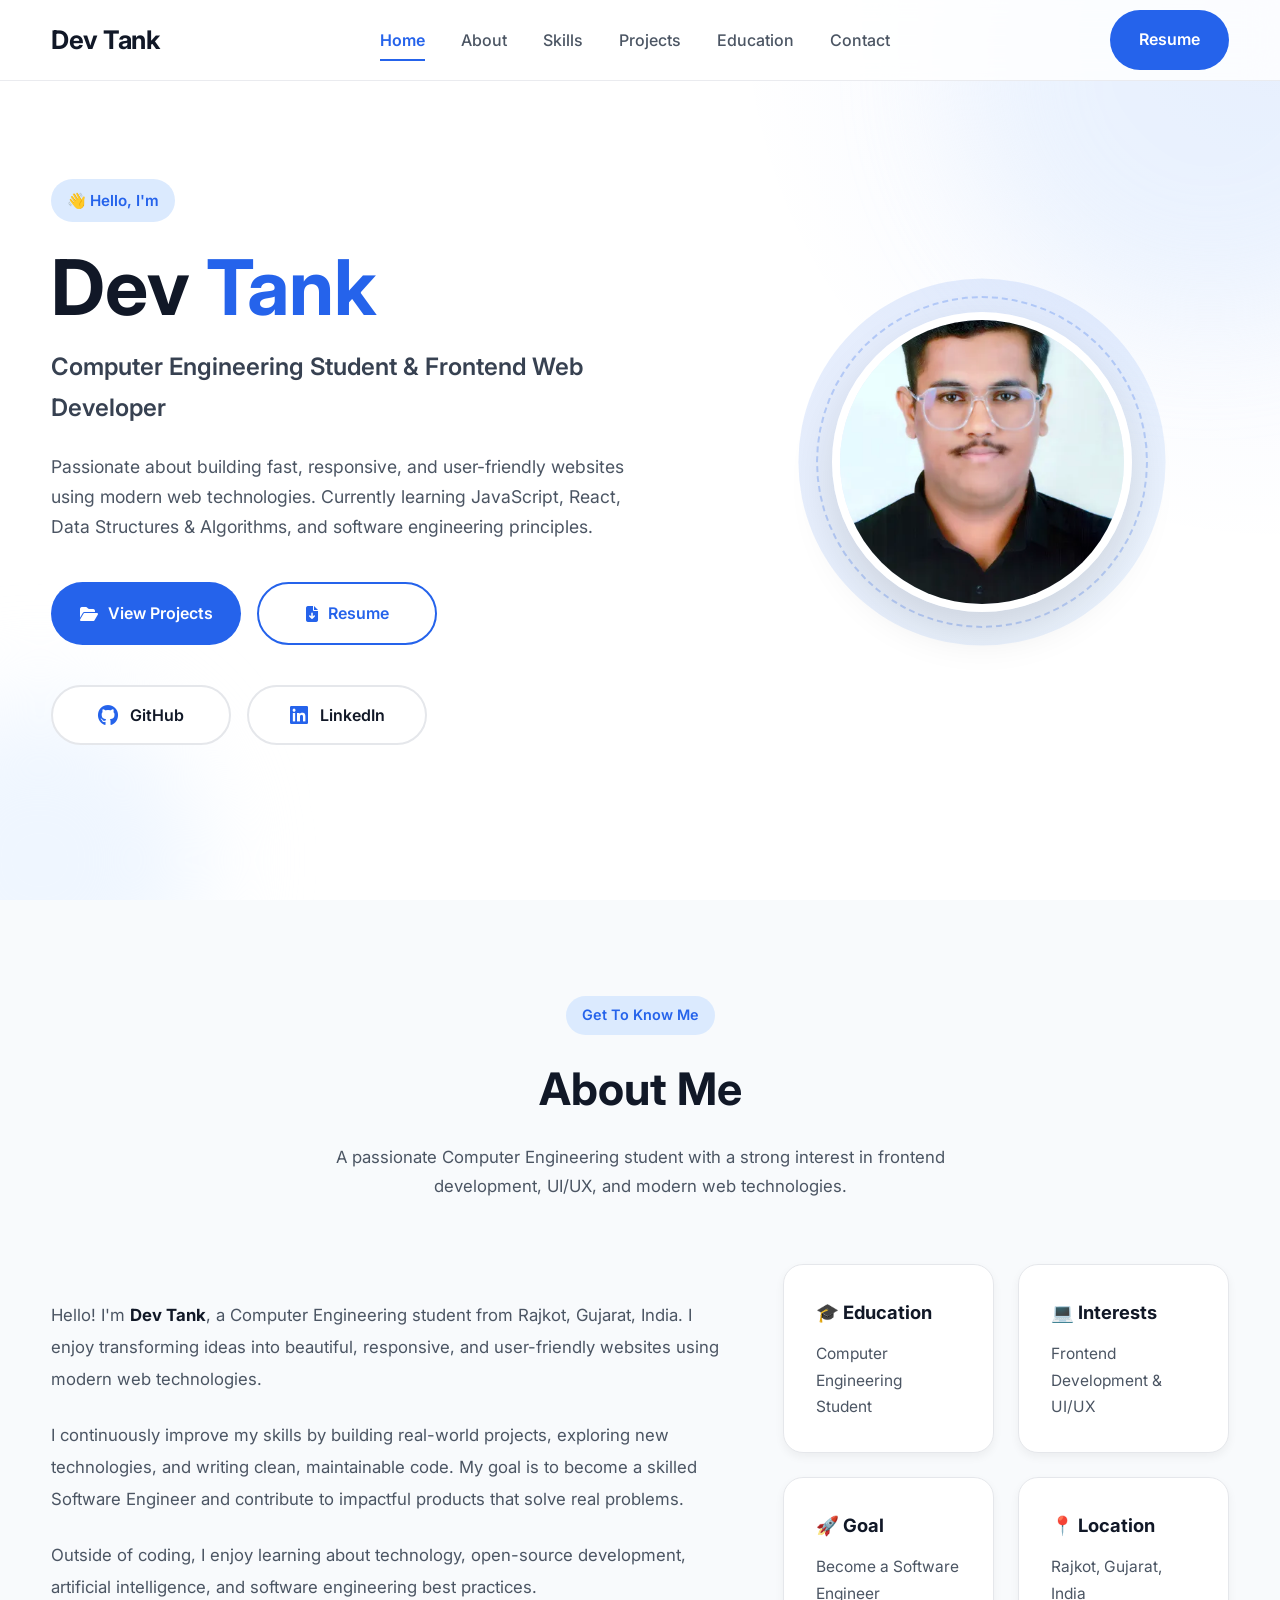
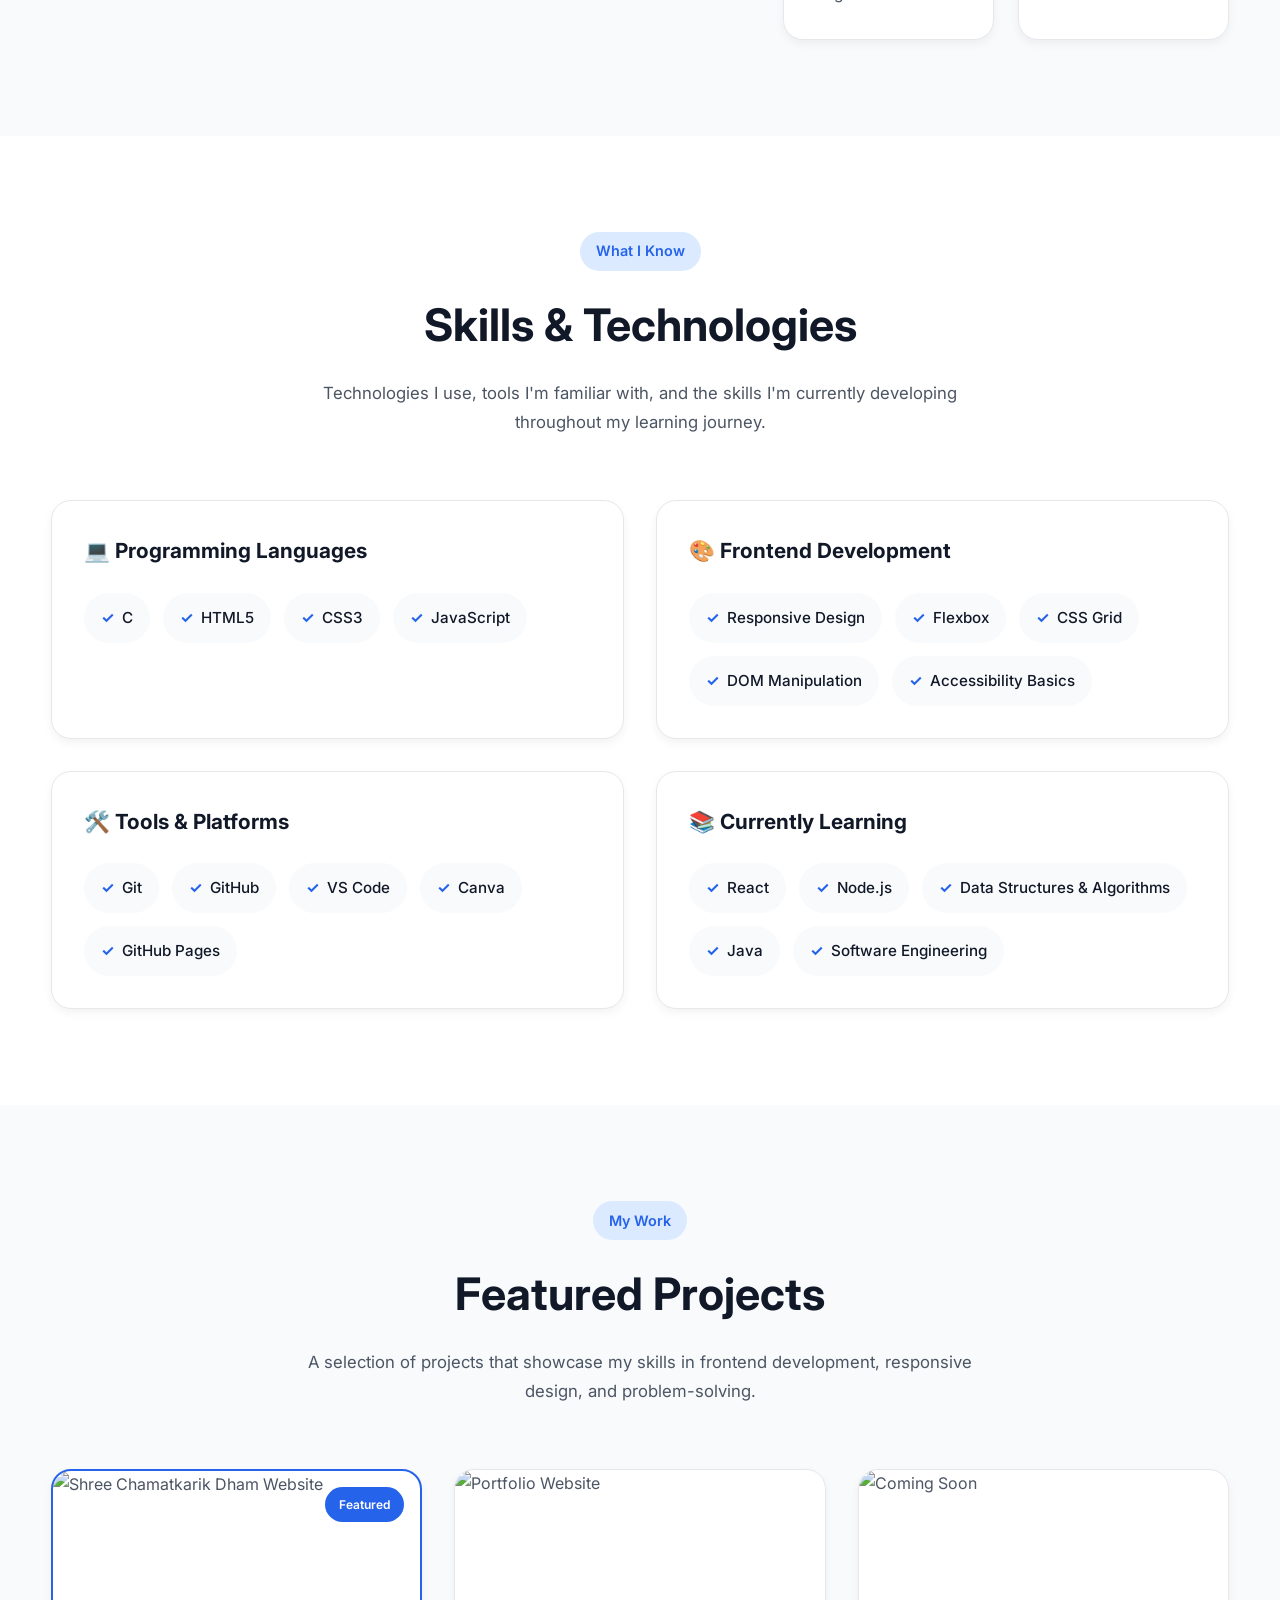
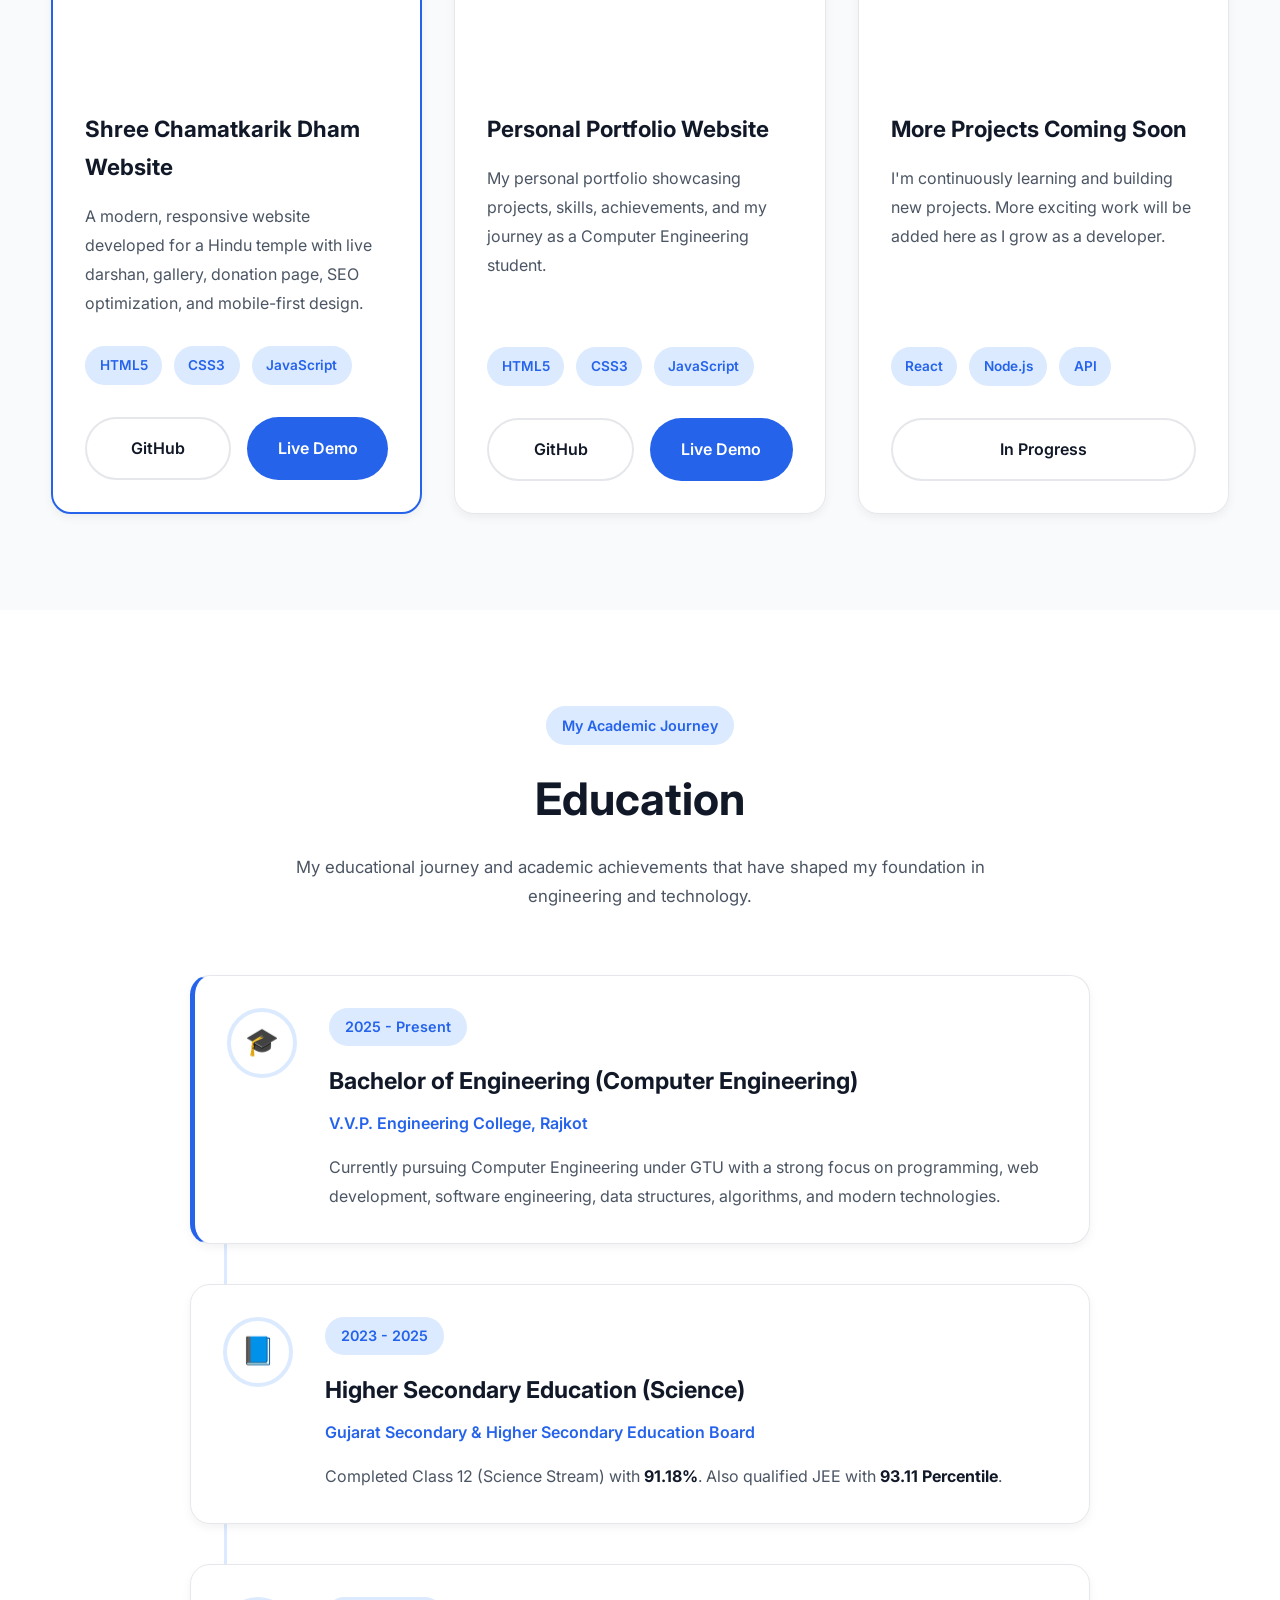
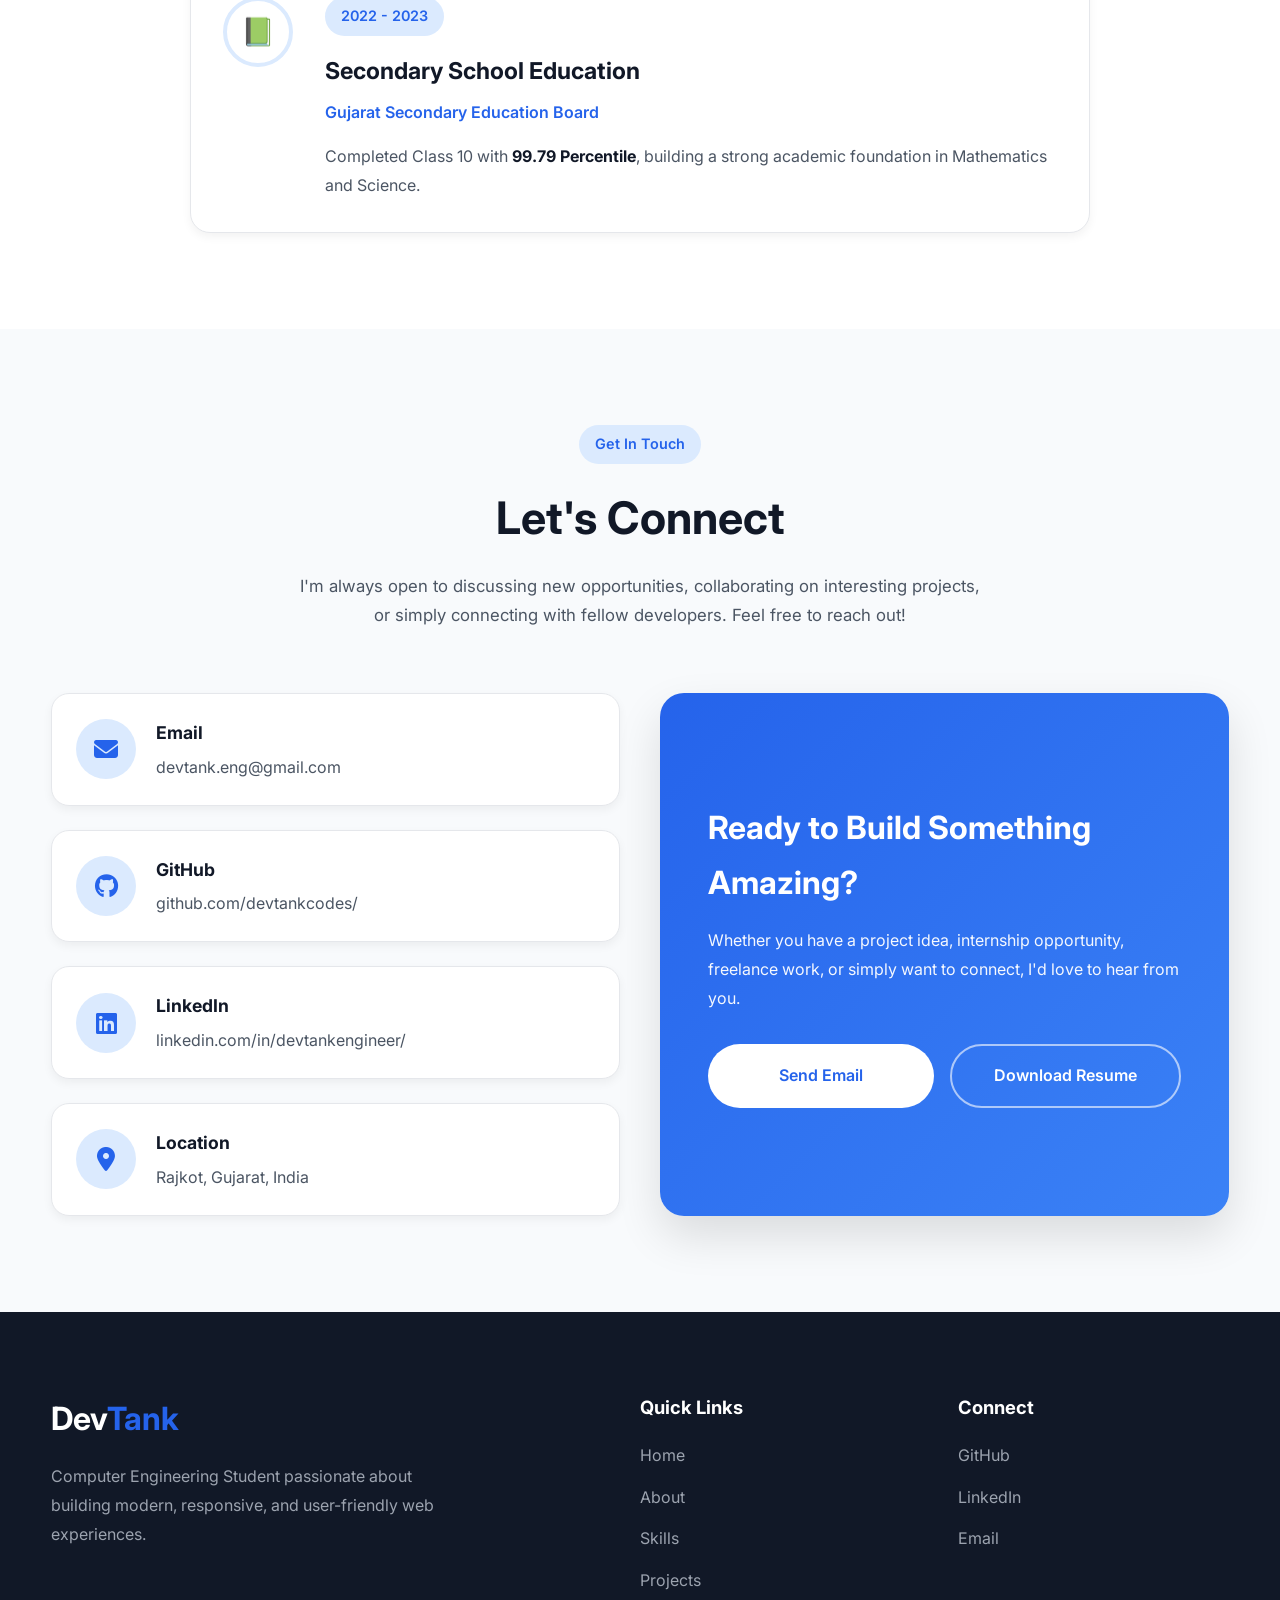
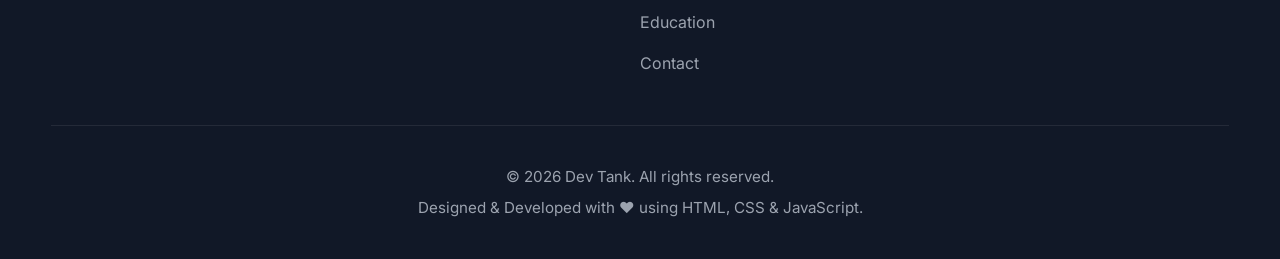
==== index.html @ d032cf77 "Initial commit" ====
<!DOCTYPE html>
<html lang="en">

<head>

    <!-- Character encoding & viewport (must be first) -->
    <meta charset="UTF-8">
    <meta name="viewport" content="width=device-width, initial-scale=1.0">
    <meta http-equiv="X-UA-Compatible" content="IE=edge">

    <!-- Primary SEO -->
    <title>Dev Tank | Portfolio | Computer Engineering Student & Frontend Developer</title>
    <meta name="title" content="Dev Tank | Portfolio | Computer Engineering Student & Frontend Developer">
    <meta name="description" content="Official portfolio of Dev Tank, a Computer Engineering student passionate about Frontend Web Development, UI/UX, and Software Engineering.">
    <meta name="keywords" content="Dev Tank, Portfolio, Frontend Developer, Computer Engineering Student, HTML, CSS, JavaScript, GitHub">
    <meta name="author" content="Dev Tank">
    <meta name="robots" content="index, follow">
    <link rel="canonical" href="https://devtankcodes.github.io/devtank-portfolio/">

    <!-- Favicons (relative paths) -->
    <link rel="icon" type="image/png" sizes="32x32" href="assets/favicon-32x32.png">
    <link rel="icon" type="image/png" sizes="16x16" href="assets/favicon-16x16.png">
    <link rel="apple-touch-icon" sizes="180x180" href="assets/apple-touch-icon.png">
    <link rel="manifest" href="site.webmanifest">
    <meta name="msapplication-config" content="browserconfig.xml">
    <meta name="msapplication-TileColor" content="#2563eb">
    <meta name="theme-color" content="#ffffff">
    <meta name="color-scheme" content="light">

    <!-- Open Graph / Facebook -->
    <meta property="og:type" content="website">
    <meta property="og:url" content="https://devtankcodes.github.io/devtank-portfolio/">
    <meta property="og:title" content="Dev Tank | Portfolio | Computer Engineering Student & Frontend Developer">
    <meta property="og:description" content="Official portfolio of Dev Tank, a Computer Engineering student passionate about Frontend Web Development, UI/UX, and Software Engineering.">
    <meta property="og:image" content="https://devtankcodes.github.io/devtank-portfolio/assets/images/og-image.png">
    <meta property="og:image:width" content="1200">
    <meta property="og:image:height" content="630">
    <meta property="og:image:alt" content="Dev Tank Portfolio Preview">
    <meta property="og:site_name" content="Dev Tank | Portfolio">
    <meta property="og:locale" content="en_IN">

    <!-- Twitter Card -->
    <meta name="twitter:card" content="summary_large_image">
    <meta name="twitter:url" content="https://devtankcodes.github.io/devtank-portfolio/">
    <meta name="twitter:title" content="Dev Tank | Portfolio | Computer Engineering Student & Frontend Developer">
    <meta name="twitter:description" content="Official portfolio of Dev Tank, a Computer Engineering student passionate about Frontend Web Development, UI/UX, and Software Engineering.">
    <meta name="twitter:image" content="https://devtankcodes.github.io/devtank-portfolio/assets/images/og-image.png">

    <!-- Performance: preconnect (only for what you actually use) -->
    <link rel="preconnect" href="https://fonts.googleapis.com">
    <link rel="preconnect" href="https://fonts.gstatic.com" crossorigin>
    <link rel="stylesheet" href="https://cdnjs.cloudflare.com/ajax/libs/font-awesome/6.7.2/css/all.min.css">
    <link rel="preload" href="assets/images/Dev_Passport_Size_Photo_Webp.webp" as="image" type="image/webp">

    <!-- Fonts -->
    <link href="https://fonts.googleapis.com/css2?family=Inter:wght@400;500;600;700&display=swap" rel="stylesheet">

    <!-- CSS: bundle these into one minified file for production -->
    <link rel="stylesheet" href="src/assets/css/style.min.css">

    <!-- Structured data -->
    <script type="application/ld+json">
    {
        "@context": "https://schema.org",
        "@type": "Person",
        "name": "Dev Tank",
        "url": "https://devtankcodes.github.io/devtank-portfolio/",
        "jobTitle": "Computer Engineering Student & Frontend Developer",
        "description":"Frontend Web Developer passionate about creating modern, responsive and user-friendly websites.",
        "knowsAbout":[
            "HTML",
            "CSS",
            "JavaScript",
            "Responsive Web Design",
            "Git",
            "GitHub",
            "Frontend Development"
        ],
        "sameAs": [
        "https://github.com/devtankcodes/",
        "https://linkedin.com/in/devtankengineer/",
        ]
    }
    </script>

</head>

<body>

    <!-- Header -->
    <header class="header" id="header">
        <div class="container">

            <!-- Logo -->
            <a href="#home" class="logo" aria-label="Dev Tank Home">
                <span class="logo__text">Dev Tank</span>
            </a>

            <!-- Navigation -->
            <nav class="nav" id="nav" aria-label="Primary Navigation">
                <ul class="nav__list">
                    <li class="nav__item">
                        <a href="#home" class="nav__link active" aria-current="page">Home</a>
                    </li>

                    <li class="nav__item">
                        <a href="#about" class="nav__link">About</a>
                    </li>

                    <li class="nav__item">
                        <a href="#skills" class="nav__link">Skills</a>
                    </li>

                    <li class="nav__item">
                        <a href="#projects" class="nav__link">Projects</a>
                    </li>
                    
                    <li class="nav__item">
                        <a href="#education" class="nav__link">Education</a>
                    </li>

                    <li class="nav__item">
                        <a href="#contact" class="nav__link">Contact</a>
                    </li>
                </ul>
            </nav>

            <!-- Header Actions -->
            <div class="header__actions">

                <!-- Resume Button -->
                <a href="assets/files/Dev_Tank_Resume.pdf" class="btn btn--primary" target="_blank"
                    rel="noopener noreferrer" aria-label="Open resume PDF in new tab">
                    Resume
                </a>

                <!-- Mobile Menu -->
                <button class="nav__toggle" id="navToggle" aria-label="Toggle Navigation" aria-expanded="false"
                    aria-controls="nav">
                    <span class="nav__toggle-bar"></span>
                    <span class="nav__toggle-bar"></span>
                    <span class="nav__toggle-bar"></span>
                </button>

            </div>

        </div>
    </header>

    <!-- Main -->
    <main>

        <!-- Hero Section -->
        <section class="hero" id="home">
            <div class="container hero__container">

                <!-- Hero Content -->
                <div class="hero__content">

                    <p class="hero__subtitle">
                        👋 Hello, I'm
                    </p>

                    <h1 class="hero__title">
                        Dev <span>Tank</span>
                    </h1>

                    <h2 class="hero__designation">
                        Computer Engineering Student & Frontend Web Developer
                    </h2>

                    <p class="hero__description">
                        Passionate about building fast, responsive, and user-friendly websites
                        using modern web technologies. Currently learning JavaScript, React,
                        Data Structures & Algorithms, and software engineering principles.
                    </p>

                    <!-- Buttons -->
                    <div class="hero__buttons">

                        <a href="#projects" class="btn btn--primary">
                            <i class="fa-solid fa-folder-open"></i>
                            View Projects
                        </a>

                        <a href="assets/files/Dev_Tank_Resume.pdf" class="btn btn--secondary" target="_blank"
                            rel="noopener noreferrer">
                            <i class="fa-solid fa-file-arrow-down"></i>
                            Resume
                        </a>

                    </div>

                    <!-- Social Links -->
                    <div class="hero__social">

                        <a href="https://github.com/devtankcodes/" class="btn btn--outline" target="_blank" aria-label="GitHub"
                            rel="noopener noreferrer">
                            <i class="fa-brands fa-github"></i>
                            GitHub
                        </a>

                        <a href="https://www.linkedin.com/in/devtankengineer/" class="btn btn--outline" target="_blank" aria-label="LinkedIn" rel="noopener noreferrer">
                            <i class="fa-brands fa-linkedin"></i>
                            LinkedIn
                        </a>

                    </div>

                </div>

                <!-- Hero Image -->
                <div class="hero__image">
                    <div class="hero__image-wrapper">
                        <img src="src/assets/images/Dev_Passport_Size_Photo_Webp.webp" alt="Portrait of Dev Tank" class="hero__profile-image" fetchpriority="high" width="500" height="500">
                    </div>
                </div>

            </div>
        </section>

        <!-- About Section -->
        <section class="about section" id="about">
            <div class="container">

                <!-- Section Header -->
                <div class="section-heading">

                    <p class="section-heading__subtitle">
                        Get To Know Me
                    </p>

                    <h2 class="section-heading__title">
                        About Me
                    </h2>

                    <p class="section-heading__description">
                        A passionate Computer Engineering student with a strong interest in
                        frontend development, UI/UX, and modern web technologies.
                    </p>

                </div>

                <div class="about__content">

                    <!-- About Text -->
                    <div class="about__text">

                        <p>
                            Hello! I'm <strong>Dev Tank</strong>, a Computer Engineering student
                            from Rajkot, Gujarat, India. I enjoy transforming ideas into
                            beautiful, responsive, and user-friendly websites using modern web
                            technologies.
                        </p>

                        <p>
                            I continuously improve my skills by building real-world projects,
                            exploring new technologies, and writing clean, maintainable code.
                            My goal is to become a skilled Software Engineer and contribute to
                            impactful products that solve real problems.
                        </p>

                        <p>
                            Outside of coding, I enjoy learning about technology, open-source
                            development, artificial intelligence, and software engineering
                            best practices.
                        </p>

                    </div>

                    <!-- About Highlights -->
                    <div class="about__cards">

                        <article class="about-card">
                            <h3>🎓 Education</h3>
                            <p>Computer Engineering Student</p>
                        </article>

                        <article class="about-card">
                            <h3>💻 Interests</h3>
                            <p>Frontend Development & UI/UX</p>
                        </article>

                        <article class="about-card">
                            <h3>🚀 Goal</h3>
                            <p>Become a Software Engineer</p>
                        </article>

                        <article class="about-card">
                            <h3>📍 Location</h3>
                            <p>Rajkot, Gujarat, India</p>
                        </article>

                    </div>

                </div>

            </div>
        </section>

        <!-- Skills Section -->
        <section class="skills section" id="skills">
            <div class="container">

                <!-- Section Heading -->
                <div class="section-heading">

                    <p class="section-heading__subtitle">
                        What I Know
                    </p>

                    <h2 class="section-heading__title">
                        Skills & Technologies
                    </h2>

                    <p class="section-heading__description">
                        Technologies I use, tools I'm familiar with, and the skills I'm
                        currently developing throughout my learning journey.
                    </p>

                </div>

                <div class="skills__grid">

                    <!-- Languages -->
                    <article class="skill-card">

                        <h3 class="skill-card__title">
                            💻 Programming Languages
                        </h3>

                        <ul class="skill-card__list">
                            <li>C</li>
                            <li>HTML5</li>
                            <li>CSS3</li>
                            <li>JavaScript</li>
                        </ul>

                    </article>

                    <!-- Frontend -->
                    <article class="skill-card">

                        <h3 class="skill-card__title">
                            🎨 Frontend Development
                        </h3>

                        <ul class="skill-card__list">
                            <li>Responsive Design</li>
                            <li>Flexbox</li>
                            <li>CSS Grid</li>
                            <li>DOM Manipulation</li>
                            <li>Accessibility Basics</li>
                        </ul>

                    </article>

                    <!-- Tools -->
                    <article class="skill-card">

                        <h3 class="skill-card__title">
                            🛠️ Tools & Platforms
                        </h3>

                        <ul class="skill-card__list">
                            <li>Git</li>
                            <li>GitHub</li>
                            <li>VS Code</li>
                            <li>Canva</li>
                            <li>GitHub Pages</li>
                        </ul>

                    </article>

                    <!-- Learning -->
                    <article class="skill-card">

                        <h3 class="skill-card__title">
                            📚 Currently Learning
                        </h3>

                        <ul class="skill-card__list">
                            <li>React</li>
                            <li>Node.js</li>
                            <li>Data Structures & Algorithms</li>
                            <li>Java</li>
                            <li>Software Engineering</li>
                        </ul>

                    </article>

                </div>

            </div>
        </section>

        <!-- Projects Section -->
        <section class="projects section" id="projects">

            <div class="container">

                <!-- Section Heading -->
                <div class="section-heading">

                    <p class="section-heading__subtitle">
                        My Work
                    </p>

                    <h2 class="section-heading__title">
                        Featured Projects
                    </h2>

                    <p class="section-heading__description">
                        A selection of projects that showcase my skills in frontend development,
                        responsive design, and problem-solving.
                    </p>

                </div>

                <div class="projects__grid">

                    <!-- Project 1 -->
                    <article class="project-card featured">

                        <div class="project-card__image">

                            <img src="assets/images/projects/shree-chamatkarik-dham.webp"
                                alt="Shree Chamatkarik Dham Website">

                            <span class="project-card__badge">
                                Featured
                            </span>

                        </div>

                        <div class="project-card__content">

                            <h3 class="project-card__title">
                                Shree Chamatkarik Dham Website
                            </h3>

                            <p class="project-card__description">
                                A modern, responsive website developed for a Hindu temple with
                                live darshan, gallery, donation page, SEO optimization, and
                                mobile-first design.
                            </p>

                            <div class="project-card__tech">

                                <span>HTML5</span>
                                <span>CSS3</span>
                                <span>JavaScript</span>

                            </div>

                            <div class="project-card__buttons">

                                <a href="https://github.com/devtankcodes/shreechamatkarikdham/" target="_blank"
                                    class="btn btn--outline">
                                    GitHub
                                </a>

                                <a href="#" target="_blank" class="btn btn--primary" rel="noopener noreferrer">
                                    Live Demo
                                </a>

                            </div>

                        </div>

                    </article>

                    <!-- Project 2 -->
                    <article class="project-card">

                        <div class="project-card__image">

                            <img src="assets/images/projects/portfolio.webp" alt="Portfolio Website">

                        </div>

                        <div class="project-card__content">

                            <h3 class="project-card__title">
                                Personal Portfolio Website
                            </h3>

                            <p class="project-card__description">
                                My personal portfolio showcasing projects, skills, achievements,
                                and my journey as a Computer Engineering student.
                            </p>

                            <div class="project-card__tech">

                                <span>HTML5</span>
                                <span>CSS3</span>
                                <span>JavaScript</span>

                            </div>

                            <div class="project-card__buttons">

                                <a href="https://github.com/devtankcodes/devtank-portfolio/" target="_blank" class="btn btn--outline" rel="noopener noreferrer">
                                    GitHub
                                </a>

                                <a href="https://devtankcodes.github.io/devtank-portfolio/" class="btn btn--primary">
                                    Live Demo
                                </a>

                            </div>

                        </div>

                    </article>

                    <!-- Project 3 -->
                    <article class="project-card">

                        <div class="project-card__image">

                            <img src="assets/images/projects/coming-soon.webp" alt="Coming Soon">

                        </div>

                        <div class="project-card__content">

                            <h3 class="project-card__title">
                                More Projects Coming Soon
                            </h3>

                            <p class="project-card__description">
                                I'm continuously learning and building new projects. More exciting
                                work will be added here as I grow as a developer.
                            </p>

                            <div class="project-card__tech">

                                <span>React</span>
                                <span>Node.js</span>
                                <span>API</span>

                            </div>

                            <div class="project-card__buttons">

                                <a href="#" class="btn btn--outline">

                                    In Progress

                                </a>

                            </div>

                        </div>

                    </article>

                </div>

            </div>

        </section>

        <!-- Education Section -->
        <section class="education section" id="education">
            <div class="container">

                <!-- Section Heading -->
                <div class="section-heading">

                    <p class="section-heading__subtitle">
                        My Academic Journey
                    </p>

                    <h2 class="section-heading__title">
                        Education
                    </h2>

                    <p class="section-heading__description">
                        My educational journey and academic achievements that have shaped my foundation in engineering
                        and technology.
                    </p>

                </div>

                <div class="education__timeline">

                    <!-- College -->
                    <article class="education-card active">

                        <div class="education-card__icon">
                            🎓
                        </div>

                        <div class="education-card__content">

                            <span class="education-card__year">
                                2025 - Present
                            </span>

                            <h3 class="education-card__title">
                                Bachelor of Engineering (Computer Engineering)
                            </h3>

                            <h4 class="education-card__institution">
                                V.V.P. Engineering College, Rajkot
                            </h4>

                            <p class="education-card__description">
                                Currently pursuing Computer Engineering under GTU with a strong focus on
                                programming, web development, software engineering, data structures,
                                algorithms, and modern technologies.
                            </p>

                        </div>

                    </article>

                    <!-- HSC -->
                    <article class="education-card">

                        <div class="education-card__icon">
                            📘
                        </div>

                        <div class="education-card__content">

                            <span class="education-card__year">
                                2023 - 2025
                            </span>

                            <h3 class="education-card__title">
                                Higher Secondary Education (Science)
                            </h3>

                            <h4 class="education-card__institution">
                                Gujarat Secondary & Higher Secondary Education Board
                            </h4>

                            <p class="education-card__description">
                                Completed Class 12 (Science Stream) with
                                <strong>91.18%</strong>.
                                Also qualified JEE with
                                <strong>93.11 Percentile</strong>.
                            </p>

                        </div>

                    </article>

                    <!-- SSC -->
                    <article class="education-card">

                        <div class="education-card__icon">
                            📗
                        </div>

                        <div class="education-card__content">

                            <span class="education-card__year">
                                2022 - 2023
                            </span>

                            <h3 class="education-card__title">
                                Secondary School Education
                            </h3>

                            <h4 class="education-card__institution">
                                Gujarat Secondary Education Board
                            </h4>

                            <p class="education-card__description">
                                Completed Class 10 with
                                <strong>99.79 Percentile</strong>,
                                building a strong academic foundation in Mathematics and Science.
                            </p>

                        </div>

                    </article>

                </div>

            </div>
        </section>

        <!-- Contact Section -->
        <section class="contact section" id="contact">
            <div class="container">

                <!-- Section Heading -->
                <div class="section-heading">

                    <p class="section-heading__subtitle">
                        Get In Touch
                    </p>

                    <h2 class="section-heading__title">
                        Let's Connect
                    </h2>

                    <p class="section-heading__description">
                        I'm always open to discussing new opportunities, collaborating on
                        interesting projects, or simply connecting with fellow developers.
                        Feel free to reach out!
                    </p>

                </div>

                <div class="contact__wrapper">

                    <!-- Contact Information -->
                    <div class="contact__info">

                        <article class="contact-card">

                            <div class="contact-card__icon">
                                <i class="fa-solid fa-envelope"></i>
                            </div>

                            <div>
                                <h3>Email</h3>
                                <a href="mailto:devtank.eng@gmail.com">
                                    devtank.eng@gmail.com
                                </a>
                            </div>

                        </article>

                        <article class="contact-card">

                            <div class="contact-card__icon">
                                <i class="fa-brands fa-github"></i>
                            </div>

                            <div>
                                <h3>GitHub</h3>
                                <a href="https://github.com/devtankcodes/" target="_blank" rel="noopener noreferrer">
                                    github.com/devtankcodes/
                                </a>
                            </div>

                        </article>

                        <article class="contact-card">

                            <div class="contact-card__icon">
                                <i class="fa-brands fa-linkedin"></i>
                            </div>

                            <div>
                                <h3>LinkedIn</h3>
                                <a href="https://www.linkedin.com/in/devtankengineer/" target="_blank" rel="noopener noreferrer">
                                    linkedin.com/in/devtankengineer/
                                </a>
                            </div>

                        </article>

                        <article class="contact-card">

                            <div class="contact-card__icon">
                                <i class="fa-solid fa-location-dot"></i>
                            </div>

                            <div>
                                <h3>Location</h3>
                                <p>Rajkot, Gujarat, India</p>
                            </div>

                        </article>

                    </div>

                    <!-- Call To Action -->
                    <div class="contact__cta">

                        <h3>
                            Ready to Build Something Amazing?
                        </h3>

                        <p>
                            Whether you have a project idea, internship opportunity,
                            freelance work, or simply want to connect, I'd love to hear
                            from you.
                        </p>

                        <div class="contact__buttons">

                            <a href="mailto:devtank.eng@gmail.com" class="btn btn--primary">
                                Send Email
                            </a>

                            <a href="assets/files/Dev_Tank_Resume.pdf" target="_blank" class="btn btn--secondary" rel="noopener noreferrer">
                                Download Resume
                            </a>

                        </div>

                    </div>

                </div>

            </div>
        </section>

    </main>

    <!-- Footer -->
    <footer class="footer" id="footer">
        <div class="container">
            <div class="footer__content">

                <!-- Brand -->
                <div class="footer__brand">
                    <a href="#home" class="footer__logo">
                        Dev<span>Tank</span>
                    </a>
                    <p class="footer__description">
                        Computer Engineering Student passionate about building modern,
                        responsive, and user-friendly web experiences.
                    </p>
                </div>

                <!-- Quick Links -->
                <div class="footer__links">
                    <h3>Quick Links</h3>
                    <ul>
                        <li><a href="#home">Home</a></li>
                        <li><a href="#about">About</a></li>
                        <li><a href="#skills">Skills</a></li>
                        <li><a href="#projects">Projects</a></li>
                        <li><a href="#education">Education</a></li>
                        <li><a href="#contact">Contact</a></li>
                    </ul>
                </div>

                <!-- Social Links -->
                <div class="footer__social">
                    <h3>Connect</h3>
                    <ul>
                        <li>
                            <a href="https://github.com/devtankcodes/" target="_blank" rel="noopener noreferrer">
                                GitHub
                            </a>
                        </li>
                        <li>
                            <a href="https://www.linkedin.com/in/devtankengineer/" target="_blank" rel="noopener noreferrer">
                                LinkedIn
                            </a>
                        </li>
                        <li>
                            <a href="mailto:devtank.eng@gmail.com">
                                Email
                            </a>
                        </li>
                    </ul>
                </div>

            </div>

            <!-- Footer Bottom -->
            <div class="footer__bottom">
                <p>
                    © <span id="current-year"></span> Dev Tank. All rights reserved.
                </p>
                <p>
                    Designed & Developed with ❤️ using HTML, CSS & JavaScript.
                </p>
            </div>

        </div>

        <!-- Back to Top -->
        <a href="#home" class="back-to-top" aria-label="Back to top">
            ↑
        </a>

    </footer>

    <!-- JavaScript -->
    <script src="src/assets/js/main.min.js"></script>

</body>

</html>
---- src/assets/css/style.min.css ----
:root{--color-primary:#2563eb;--color-primary-dark:#1d4ed8;--color-primary-light:#dbeafe;--color-white:#ffffff;--color-black:#111827;--color-heading:#111827;--color-text:#4b5563;--color-bg:#ffffff;--color-bg-light:#f8fafc;--color-border:#e5e7eb;--color-success:#16a34a;--color-warning:#f59e0b;--color-danger:#dc2626;--font-family:"Inter",sans-serif;--fs-xs:.875rem;--fs-sm:1rem;--fs-md:1.125rem;--fs-lg:1.5rem;--fs-xl:2rem;--fs-2xl:2.75rem;--fs-3xl:3.5rem;--fw-regular:400;--fw-medium:500;--fw-semibold:600;--fw-bold:700;--line-height:1.7;--container-width:1200px;--radius-sm:8px;--radius-md:14px;--radius-lg:20px;--radius-full:999px;--shadow-sm:0 4px 10px rgba(0,0,0,.05);--shadow-md:0 10px 30px rgba(0,0,0,.08);--shadow-lg:0 20px 45px rgba(0,0,0,.12);--transition:all .3s ease}*,::after,::before{margin:0;padding:0;box-sizing:border-box}html{scroll-behavior:smooth;scroll-padding-top:90px}body{font-family:var(--font-family);font-size:var(--fs-sm);color:var(--color-text);background:var(--color-bg);line-height:var(--line-height);-webkit-font-smoothing:antialiased}img{display:block;max-width:100%;height:auto}picture{display:block}a{text-decoration:none;color:inherit}ul{list-style:none}button,input,textarea{font:inherit;border:none;outline:0}button{background:0 0;cursor:pointer}section{padding:6rem 0}::selection{background:var(--color-primary);color:#fff}.container{width:min(92%,var(--container-width));margin-inline:auto}.section-heading{max-width:700px;margin:0 auto 4rem;text-align:center}.section-heading__subtitle{display:inline-block;color:var(--color-primary);background:var(--color-primary-light);padding:.45rem 1rem;border-radius:999px;font-size:.9rem;font-weight:600;margin-bottom:1rem}.section-heading__title{color:var(--color-heading);font-size:clamp(2rem,4vw,2.8rem);font-weight:700;margin-bottom:1rem}.section-heading__description{font-size:1.05rem;color:var(--color-text)}.btn{display:inline-flex;align-items:center;justify-content:center;gap:.6rem;padding:1rem 1.8rem;border-radius:var(--radius-full);font-weight:600;transition:var(--transition);cursor:pointer;white-space:nowrap}.btn i{font-size:1rem}.btn--primary{background:var(--color-primary);color:#fff}.btn--primary:hover{background:var(--color-primary-dark);transform:translateY(-3px);box-shadow:var(--shadow-md)}.btn--secondary{background:#fff;color:var(--color-primary);border:2px solid var(--color-primary)}.btn--secondary:hover{background:var(--color-primary);color:#fff}.btn--outline{border:2px solid var(--color-border);color:var(--color-heading);background:#fff}.btn--outline:hover{border-color:var(--color-primary);color:var(--color-primary)}.card{background:#fff;border:1px solid var(--color-border);border-radius:20px;box-shadow:var(--shadow-sm)}.text-center{text-align:center}.hidden{display:none}.header{position:fixed;top:0;left:0;width:100%;z-index:1000;background:rgba(255,255,255,.82);backdrop-filter:blur(16px);-webkit-backdrop-filter:blur(16px);border-bottom:1px solid rgba(229,231,235,.8);transition:var(--transition)}.header.scrolled{box-shadow:0 8px 30px rgba(0,0,0,.06)}.header .container{display:flex;align-items:center;justify-content:space-between;height:80px}.logo{display:flex;align-items:center;font-size:1.6rem;font-weight:700;color:var(--color-heading);transition:var(--transition)}.logo:hover{color:var(--color-primary)}.logo__text{letter-spacing:-.5px}.nav{display:flex;align-items:center}.nav__list{display:flex;align-items:center;gap:2.25rem}.nav__item{position:relative}.nav__link{position:relative;color:var(--color-text);font-weight:500;transition:var(--transition);padding:.35rem 0}.nav__link:hover{color:var(--color-primary)}.nav__link::after{content:"";position:absolute;left:0;bottom:-6px;width:0;height:2px;background:var(--color-primary);transition:var(--transition)}.nav__link.active::after,.nav__link:hover::after{width:100%}.nav__link.active{color:var(--color-primary);font-weight:600}.header__actions{display:flex;align-items:center;gap:1rem}.nav__toggle{display:none;width:48px;height:48px;border-radius:12px;align-items:center;justify-content:center;flex-direction:column;gap:6px;transition:var(--transition)}.nav__toggle:hover{background:var(--color-bg-light)}.nav__toggle-bar{width:24px;height:2px;border-radius:999px;background:var(--color-heading);transition:var(--transition)}.nav.active+.header__actions .nav__toggle .nav__toggle-bar:nth-child(1){transform:translateY(8px) rotate(45deg)}.nav.active+.header__actions .nav__toggle .nav__toggle-bar:nth-child(2){opacity:0}.nav.active+.header__actions .nav__toggle .nav__toggle-bar:nth-child(3){transform:translateY(-8px) rotate(-45deg)}@media (max-width:991px){.header .container{height:74px}.nav{position:fixed;top:74px;right:-100%;width:320px;max-width:100%;height:calc(100vh - 74px);background:#fff;display:flex;justify-content:flex-start;align-items:flex-start;padding:2rem;transition:.35s ease;border-left:1px solid var(--color-border);box-shadow:-10px 0 30px rgba(0,0,0,.08)}.nav.active{right:0}.nav__list{flex-direction:column;align-items:flex-start;width:100%;gap:1.75rem}.nav__item{width:100%}.nav__link{display:block;width:100%;font-size:1.05rem}.nav__toggle{display:flex}}@media (max-width:576px){.header .container{height:70px}.logo{font-size:1.35rem}.header__actions .btn{display:none}.nav{top:70px;width:100%;height:calc(100vh - 70px);border-left:none}}.hero{position:relative;display:flex;align-items:center;min-height:100vh;padding-top:120px;overflow:hidden;background:radial-gradient(circle at top right,rgba(37,99,235,.08),transparent 35%),#fff}.hero::before{content:"";position:absolute;width:500px;height:500px;right:-180px;top:-180px;background:var(--color-primary-light);border-radius:50%;opacity:.4;filter:blur(60px);z-index:0}.hero::after{content:"";position:absolute;width:320px;height:320px;left:-120px;bottom:-120px;background:#eff6ff;border-radius:50%;filter:blur(50px);z-index:0}.hero__container{position:relative;z-index:2;display:grid;grid-template-columns:1.1fr .9fr;align-items:center;gap:5rem}.hero__content{max-width:640px}.hero__subtitle{display:inline-flex;align-items:center;gap:.5rem;background:var(--color-primary-light);color:var(--color-primary);padding:.55rem 1rem;border-radius:999px;font-size:.95rem;font-weight:600;margin-bottom:1.5rem}.hero__title{font-size:clamp(3rem,6vw,5rem);font-weight:700;color:var(--color-heading);line-height:1.1;margin-bottom:1rem}.hero__title span{color:var(--color-primary)}.hero__designation{font-size:1.5rem;color:#374151;font-weight:600;margin-bottom:1.5rem}.hero__description{max-width:600px;font-size:1.1rem;color:var(--color-text);margin-bottom:2.5rem}.hero__buttons{display:flex;flex-wrap:wrap;gap:1rem;margin-bottom:2.5rem}.hero__buttons .btn{min-width:180px}.hero__social{display:flex;flex-wrap:wrap;gap:1rem}.hero__social a{display:inline-flex;align-items:center;justify-content:center;gap:.75rem;min-width:180px;height:60px;padding:0 2rem;background:#fff;color:var(--color-heading);border:2px solid var(--color-border);border-radius:999px;font-size:1rem;font-weight:600;transition:var(--transition)}.hero__social a i{font-size:1.3rem;color:var(--color-primary)}.hero__social a:hover{background:var(--color-primary);color:#fff;border-color:var(--color-primary);transform:translateY(-4px);box-shadow:var(--shadow-md)}.hero__social a:hover i{color:#fff}.hero__image{display:flex;justify-content:center;align-items:center}.hero__image-wrapper{position:relative;width:360px;aspect-ratio:1;display:flex;justify-content:center;align-items:center}.hero__image-wrapper::before{content:"";position:absolute;inset:0;border-radius:50%;background:linear-gradient(135deg,var(--color-primary),#60a5fa);transform:scale(1.02);opacity:.12}.hero__image-wrapper::after{content:"";position:absolute;inset:14px;border:2px dashed rgba(37,99,235,.25);border-radius:50%}.hero__profile-image{position:relative;z-index:2;width:300px;height:300px;object-fit:cover;border-radius:50%;border:8px solid #fff;box-shadow:var(--shadow-lg);transition:var(--transition)}.hero__profile-image:hover{transform:translateY(-8px)}@media (max-width:991px){.hero{text-align:center;padding-top:110px}.hero__container{grid-template-columns:1fr;gap:4rem}.hero__content{margin:0 auto}.hero__buttons{justify-content:center}.hero__social{justify-content:center}.hero__image{order:-1}}@media (max-width:768px){.hero{min-height:auto;padding:120px 0 5rem}.hero__title{font-size:2.8rem}.hero__designation{font-size:1.2rem}.hero__description{font-size:1rem}.hero__image-wrapper{width:300px}.hero__profile-image{width:250px;height:250px}}@media (max-width:480px){.hero__buttons{flex-direction:column}.hero__buttons .btn{width:100%}.hero__image-wrapper{width:260px}.hero__profile-image{width:220px;height:220px}}.about{background:var(--color-bg-light)}.about__content{display:grid;grid-template-columns:1.2fr .8fr;gap:4rem;align-items:center}.about__text{display:flex;flex-direction:column;gap:1.5rem}.about__text p{font-size:1.05rem;color:var(--color-text);line-height:1.9}.about__text strong{color:var(--color-heading);font-weight:700}.about__cards{display:grid;grid-template-columns:repeat(2,1fr);gap:1.5rem}.about-card{background:#fff;padding:2rem;border-radius:20px;border:1px solid var(--color-border);box-shadow:var(--shadow-sm);transition:var(--transition);cursor:default}.about-card:hover{transform:translateY(-8px);box-shadow:var(--shadow-lg);border-color:rgba(37,99,235,.25)}.about-card h3{font-size:1.15rem;color:var(--color-heading);margin-bottom:.8rem}.about-card p{color:var(--color-text);font-size:.97rem;line-height:1.7}@media (max-width:991px){.about__content{grid-template-columns:1fr;gap:3rem}}@media (max-width:768px){.about__cards{grid-template-columns:repeat(2,1fr)}}@media (max-width:576px){.about__cards{grid-template-columns:1fr}.about-card{padding:1.6rem}.about__text p{font-size:1rem}}.skills{background:var(--color-white)}.skills__grid{display:grid;grid-template-columns:repeat(2,1fr);gap:2rem}.skill-card{background:#fff;border:1px solid var(--color-border);border-radius:20px;padding:2rem;box-shadow:var(--shadow-sm);transition:var(--transition)}.skill-card:hover{transform:translateY(-8px);box-shadow:var(--shadow-lg);border-color:rgba(37,99,235,.25)}.skill-card__title{font-size:1.3rem;font-weight:700;color:var(--color-heading);margin-bottom:1.5rem}.skill-card__list{display:flex;flex-wrap:wrap;gap:.8rem}.skill-card__list li{display:inline-flex;align-items:center;padding:.7rem 1rem;border-radius:999px;background:var(--color-bg-light);color:var(--color-heading);font-size:.95rem;font-weight:500;transition:var(--transition);border:1px solid transparent}.skill-card__list li::before{content:"✓";color:var(--color-primary);font-weight:700;margin-right:.5rem}.skill-card__list li:hover{background:var(--color-primary);color:#fff;border-color:var(--color-primary);transform:translateY(-2px)}.skill-card__list li:hover::before{color:#fff}@media (max-width:991px){.skills__grid{grid-template-columns:1fr}}@media (max-width:576px){.skill-card{padding:1.5rem}.skill-card__title{font-size:1.15rem}.skill-card__list{gap:.7rem}.skill-card__list li{width:100%;justify-content:flex-start}}.projects{background:var(--color-bg-light)}.projects__grid{display:grid;grid-template-columns:repeat(auto-fit,minmax(340px,1fr));gap:2rem}.project-card{background:#fff;border:1px solid var(--color-border);border-radius:20px;overflow:hidden;box-shadow:var(--shadow-sm);transition:var(--transition);display:flex;flex-direction:column}.project-card:hover{transform:translateY(-10px);box-shadow:var(--shadow-lg)}.project-card.featured{border:2px solid var(--color-primary)}.project-card__image{position:relative;overflow:hidden;aspect-ratio:16/9}.project-card__image img{width:100%;height:100%;object-fit:cover;transition:transform .5s ease}.project-card:hover .project-card__image img{transform:scale(1.08)}.project-card__image::after{content:"";position:absolute;inset:0;background:rgba(0,0,0,.08);opacity:0;transition:.35s}.project-card:hover .project-card__image::after{opacity:1}.project-card__badge{position:absolute;top:16px;right:16px;background:var(--color-primary);color:#fff;padding:.45rem .9rem;border-radius:999px;font-size:.75rem;font-weight:600;z-index:2}.project-card__content{display:flex;flex-direction:column;flex:1;padding:2rem}.project-card__title{font-size:1.4rem;color:var(--color-heading);margin-bottom:1rem}.project-card__description{color:var(--color-text);line-height:1.8;margin-bottom:1.8rem;flex:1}.project-card__tech{display:flex;flex-wrap:wrap;gap:.75rem;margin-bottom:2rem}.project-card__tech span{background:var(--color-primary-light);color:var(--color-primary);padding:.5rem .9rem;border-radius:999px;font-size:.85rem;font-weight:600;transition:var(--transition)}.project-card__tech span:hover{background:var(--color-primary);color:#fff}.project-card__buttons{display:flex;gap:1rem;flex-wrap:wrap}.project-card__buttons .btn{flex:1;justify-content:center}@media (max-width:768px){.projects__grid{grid-template-columns:1fr}.project-card__content{padding:1.5rem}}@media (max-width:480px){.project-card__buttons{flex-direction:column}.project-card__buttons .btn{width:100%}}.education{background:var(--color-white)}.education__timeline{position:relative;max-width:900px;margin:0 auto;display:flex;flex-direction:column;gap:2.5rem}.education__timeline::before{content:"";position:absolute;top:0;left:34px;width:3px;height:100%;background:var(--color-primary-light)}.education-card{position:relative;display:flex;align-items:flex-start;gap:2rem;background:#fff;border:1px solid var(--color-border);border-radius:20px;padding:2rem;box-shadow:var(--shadow-sm);transition:var(--transition)}.education-card:hover{transform:translateY(-8px);box-shadow:var(--shadow-lg);border-color:rgba(37,99,235,.25)}.education-card.active{border-left:5px solid var(--color-primary)}.education-card__icon{width:70px;height:70px;min-width:70px;display:flex;align-items:center;justify-content:center;font-size:1.7rem;background:#fff;border:4px solid var(--color-primary-light);border-radius:50%;z-index:2;transition:var(--transition)}.education-card:hover .education-card__icon{background:var(--color-primary);border-color:var(--color-primary);transform:scale(1.08)}.education-card__content{flex:1}.education-card__year{display:inline-block;background:var(--color-primary-light);color:var(--color-primary);padding:.45rem 1rem;border-radius:999px;font-size:.9rem;font-weight:600;margin-bottom:1rem}.education-card__title{font-size:1.45rem;color:var(--color-heading);margin-bottom:.5rem}.education-card__institution{font-size:1rem;color:var(--color-primary);font-weight:600;margin-bottom:1rem}.education-card__description{color:var(--color-text);line-height:1.8}.education-card__description strong{color:var(--color-heading)}@media (max-width:768px){.education__timeline::before{left:24px}.education-card{gap:1.25rem;padding:1.5rem}.education-card__icon{width:50px;height:50px;min-width:50px;font-size:1.2rem}.education-card__title{font-size:1.2rem}}@media (max-width:576px){.education__timeline::before{display:none}.education-card{flex-direction:column;text-align:center;align-items:center}.education-card__content{width:100%}}.contact{background:var(--color-bg-light)}.contact__wrapper{display:grid;grid-template-columns:1fr 1fr;gap:2.5rem;align-items:stretch}.contact__info{display:flex;flex-direction:column;gap:1.5rem}.contact-card{display:flex;align-items:center;gap:1.25rem;padding:1.5rem;background:#fff;border:1px solid var(--color-border);border-radius:18px;box-shadow:var(--shadow-sm);transition:var(--transition)}.contact-card:hover{transform:translateY(-6px);box-shadow:var(--shadow-lg);border-color:rgba(37,99,235,.25)}.contact-card__icon{width:60px;height:60px;display:flex;align-items:center;justify-content:center;border-radius:50%;background:var(--color-primary-light);color:var(--color-primary);font-size:1.5rem;flex-shrink:0}.contact-card__icon svg{width:28px;height:28px}.contact-card h3{color:var(--color-heading);font-size:1.1rem;margin-bottom:.35rem}.contact-card a,.contact-card p{color:var(--color-text);transition:var(--transition);word-break:break-word}.contact-card a:hover{color:var(--color-primary)}.contact__cta{background:linear-gradient(135deg,#2563eb,#3b82f6);color:#fff;padding:3rem;border-radius:24px;display:flex;flex-direction:column;justify-content:center;box-shadow:var(--shadow-lg)}.contact__cta h3{font-size:2rem;margin-bottom:1rem}.contact__cta p{opacity:.95;line-height:1.8;margin-bottom:2rem}.contact__buttons{display:flex;flex-wrap:wrap;gap:1rem}.contact__cta .btn{flex:1}.contact__cta .btn--primary{background:#fff;color:var(--color-primary)}.contact__cta .btn--primary:hover{background:#f8fafc}.contact__cta .btn--secondary{background:0 0;border:2px solid rgba(255,255,255,.6);color:#fff}.contact__cta .btn--secondary:hover{background:#fff;color:var(--color-primary)}@media (max-width:991px){.contact__wrapper{grid-template-columns:1fr}}@media (max-width:576px){.contact__cta{padding:2rem}.contact__cta h3{font-size:1.6rem}.contact__buttons{flex-direction:column}.contact__cta .btn{width:100%}.contact-card{padding:1.25rem}.contact-card__icon{width:52px;height:52px;font-size:1.3rem}}.footer{position:relative;background:#111827;color:#d1d5db;padding:5rem 0 2rem}.footer__content{display:grid;grid-template-columns:2fr 1fr 1fr;gap:3rem;margin-bottom:3rem}.footer__logo{display:inline-block;font-size:2rem;font-weight:700;color:#fff;margin-bottom:1rem}.footer__logo span{color:var(--color-primary)}.footer__description{max-width:420px;line-height:1.8;color:#9ca3af}.footer__links h3,.footer__social h3{color:#fff;font-size:1.15rem;margin-bottom:1.2rem}.footer__links ul,.footer__social ul{display:flex;flex-direction:column;gap:.9rem}.footer__links a,.footer__social a{color:#9ca3af;transition:var(--transition)}.footer__links a:hover,.footer__social a:hover{color:#fff;padding-left:6px}.footer__bottom{border-top:1px solid rgba(255,255,255,.08);padding-top:2rem;text-align:center}.footer__bottom p{color:#9ca3af;margin:.35rem 0;font-size:.95rem}.back-to-top{position:fixed;right:30px;bottom:30px;width:52px;height:52px;display:flex;align-items:center;justify-content:center;background:var(--color-primary);color:#fff;border-radius:50%;font-size:1.3rem;box-shadow:var(--shadow-lg);transition:var(--transition);z-index:999}.back-to-top:hover{background:var(--color-primary-dark);transform:translateY(-6px)}@media (max-width:991px){.footer__content{grid-template-columns:1fr 1fr}.footer__brand{grid-column:1/-1}}@media (max-width:576px){.footer{text-align:center}.footer__content{grid-template-columns:1fr;gap:2.5rem}.footer__description{margin-inline:auto}.footer__links ul,.footer__social ul{align-items:center}.footer__links a:hover,.footer__social a:hover{padding-left:0}.back-to-top{width:46px;height:46px;right:18px;bottom:18px}}@keyframes fadeUp{from{opacity:0;transform:translateY(40px)}to{opacity:1;transform:translateY(0)}}@keyframes fadeLeft{from{opacity:0;transform:translateX(-40px)}to{opacity:1;transform:translateX(0)}}@keyframes fadeRight{from{opacity:0;transform:translateX(40px)}to{opacity:1;transform:translateX(0)}}@keyframes floating{0%{transform:translateY(0)}50%{transform:translateY(-10px)}100%{transform:translateY(0)}}.hero__content{animation:fadeLeft .8s ease both}.hero__image{animation:fadeRight .8s ease both}.section-heading{animation:fadeUp .8s ease both}.about-card,.contact-card,.project-card,.skill-card{animation:fadeUp .8s ease both}.hero__profile-image{animation:floating 5s ease-in-out infinite}img{transition:transform .4s ease}.about-card,.card,.contact-card,.project-card,.skill-card,a,button{transition:var(--transition)}a:focus-visible,button:focus-visible{outline:3px solid var(--color-primary);outline-offset:4px;border-radius:8px}::-webkit-scrollbar{width:10px}::-webkit-scrollbar-track{background:#f3f4f6}::-webkit-scrollbar-thumb{background:#cbd5e1;border-radius:999px}::-webkit-scrollbar-thumb:hover{background:var(--color-primary)}*{scrollbar-width:thin;scrollbar-color:#cbd5e1 #f3f4f6}.section{position:relative;padding:6rem 0}@media (min-width:1400px){:root{--container-width:1320px}}@media (max-width:400px){html{font-size:15px}.container{width:94%}section{padding:4rem 0}}@media (prefers-reduced-motion:reduce){*{animation:none!important;transition:none!important;scroll-behavior:auto!important}}
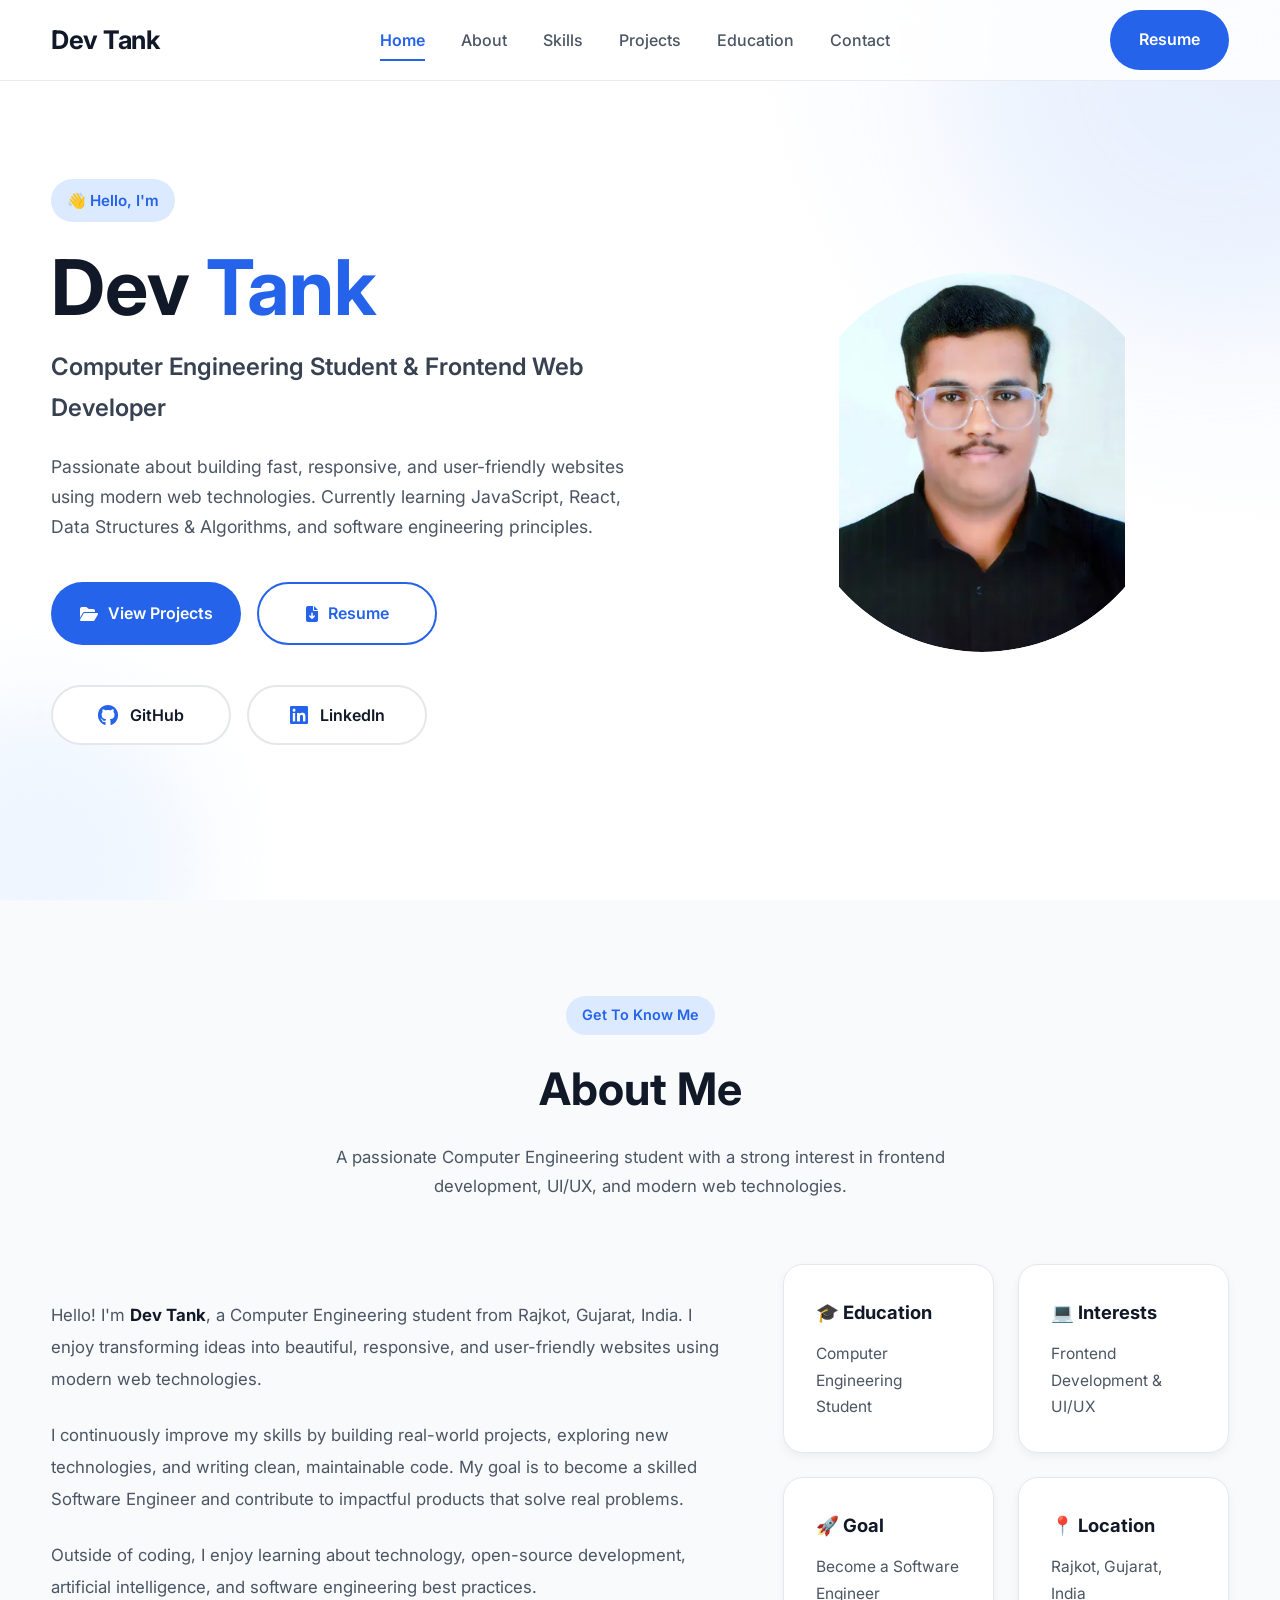
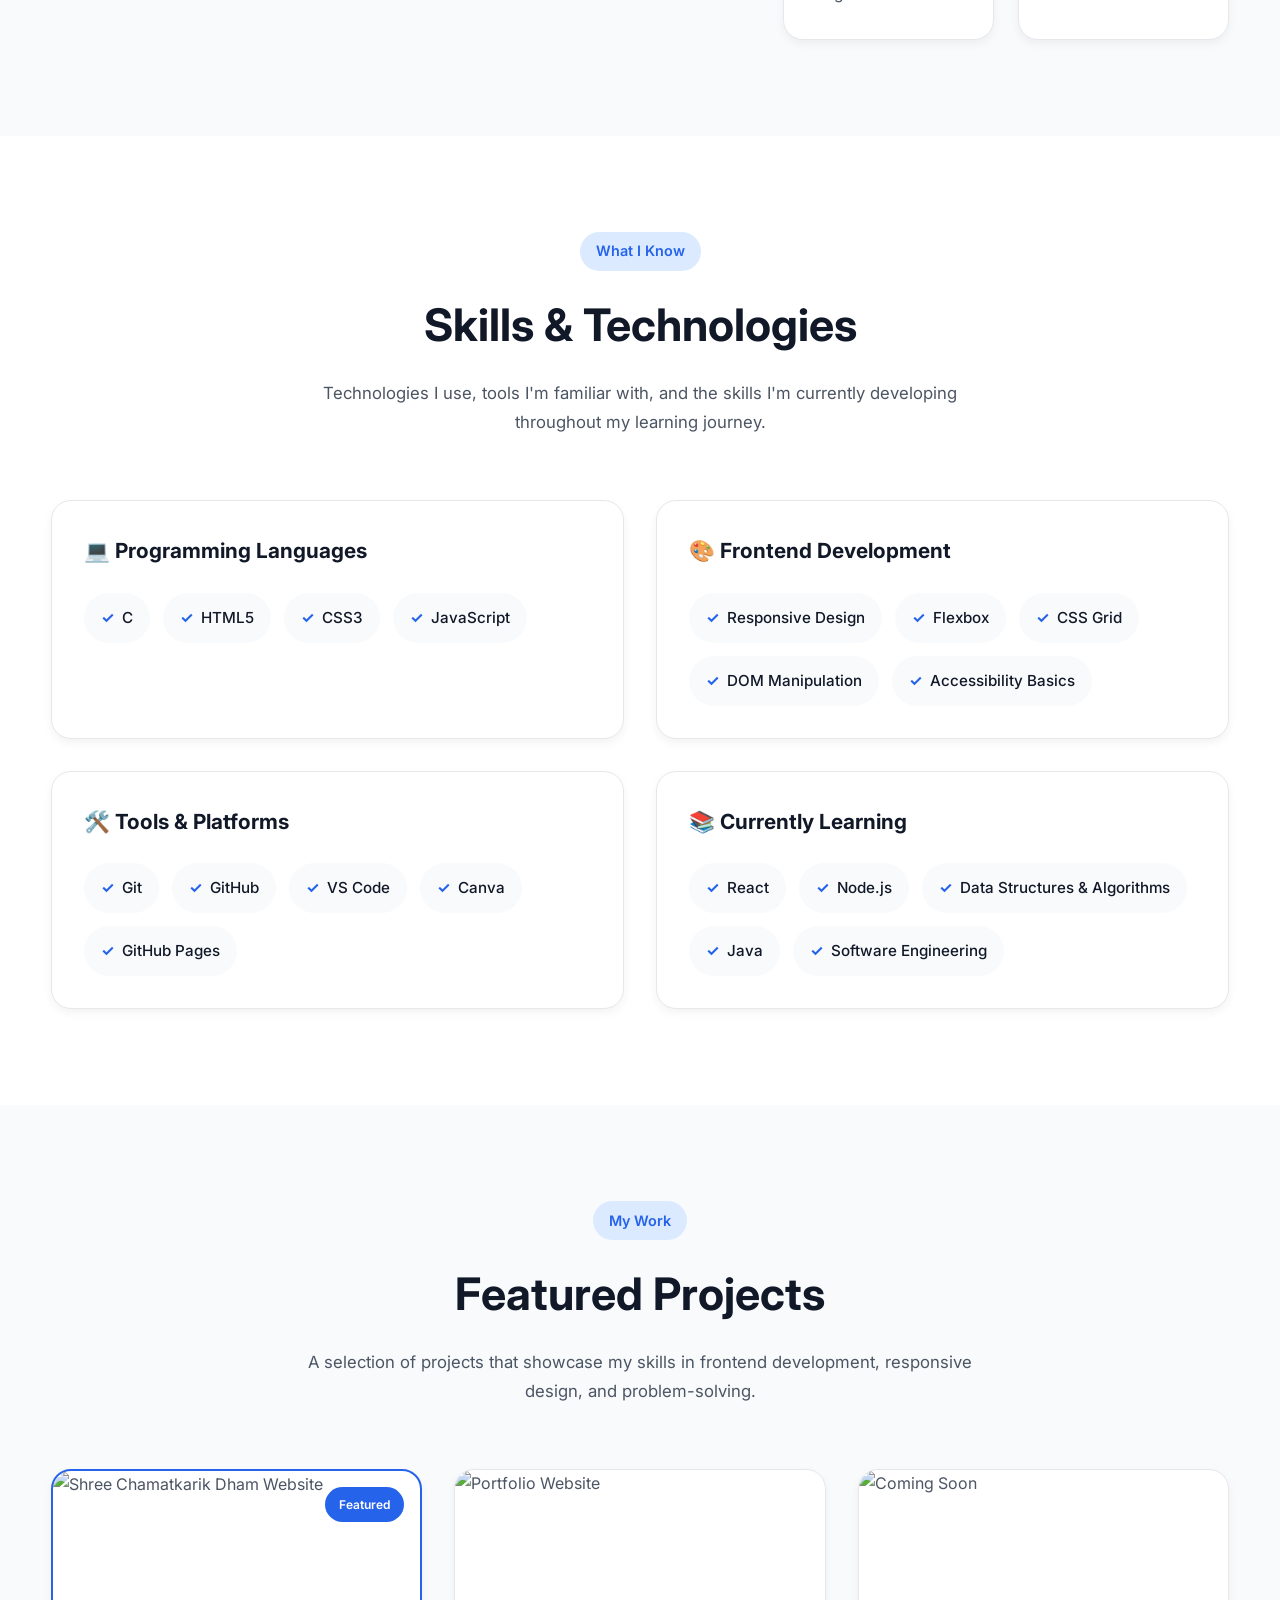
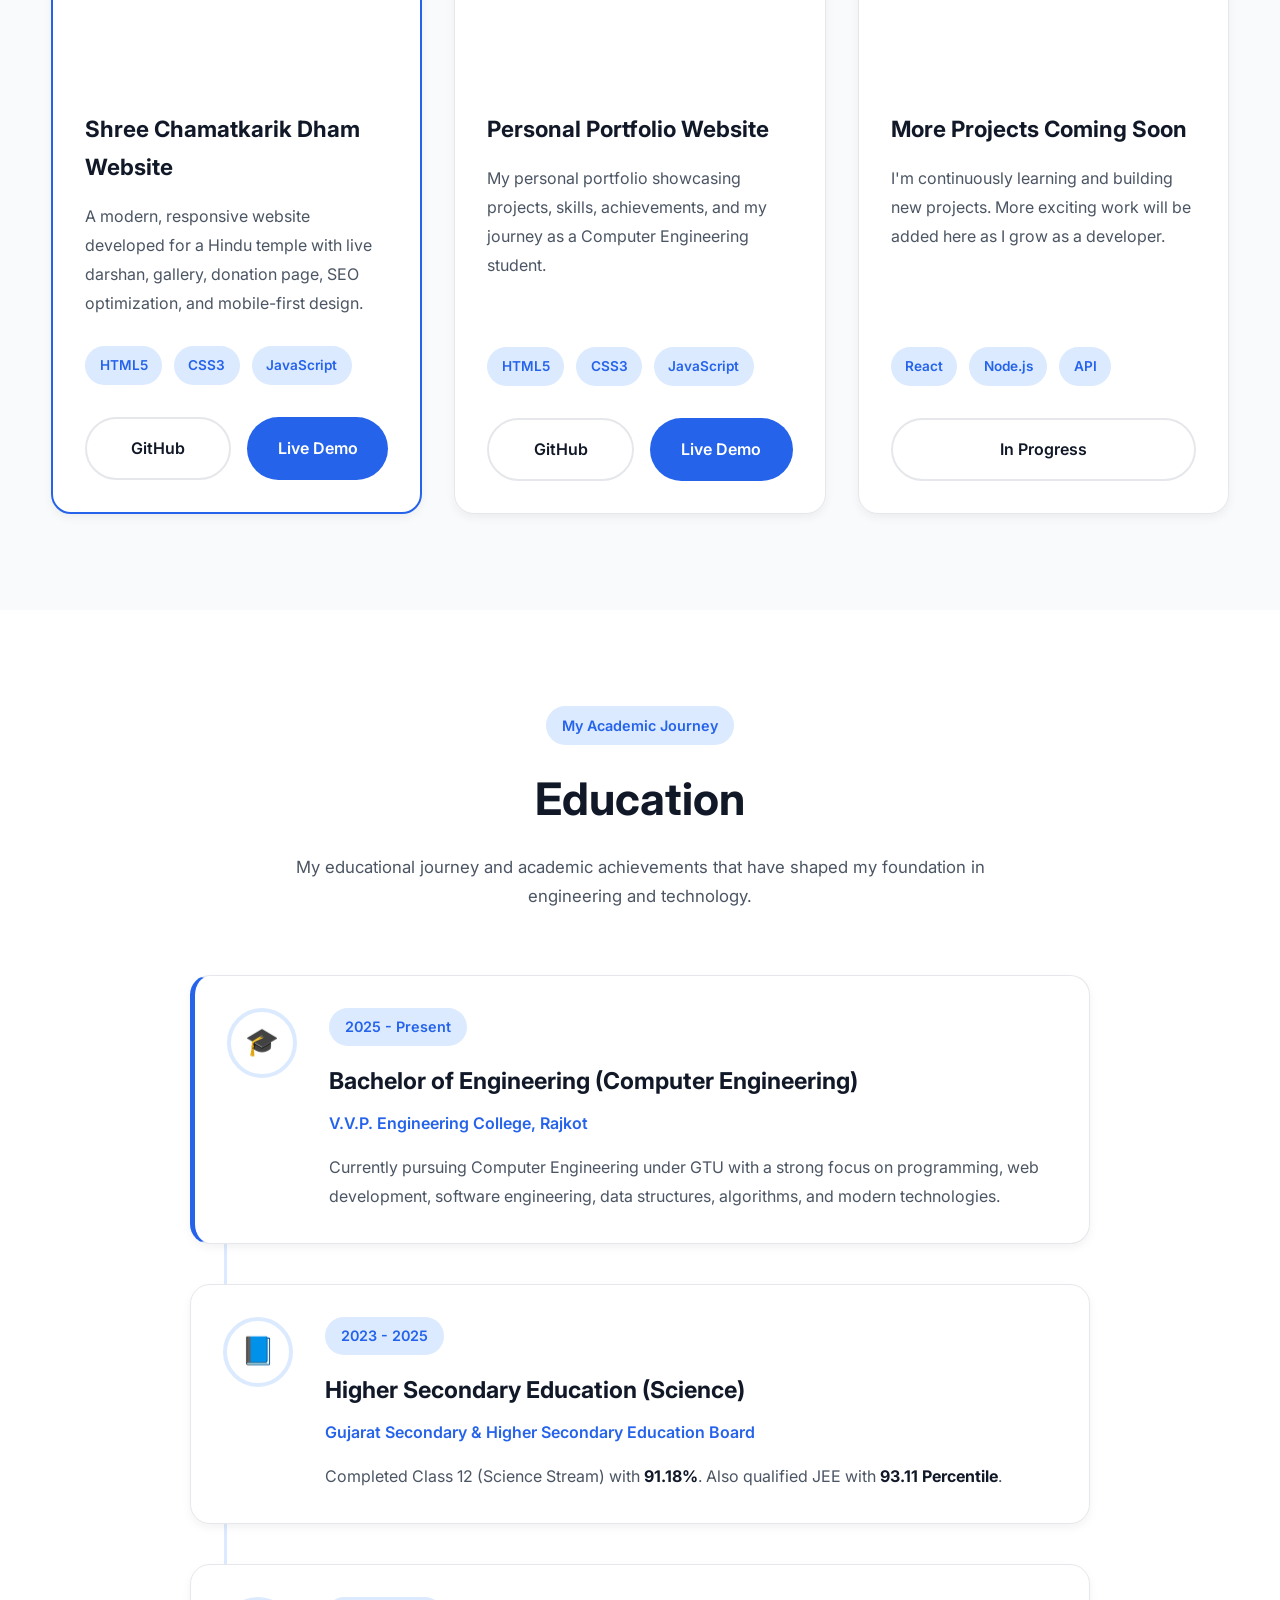
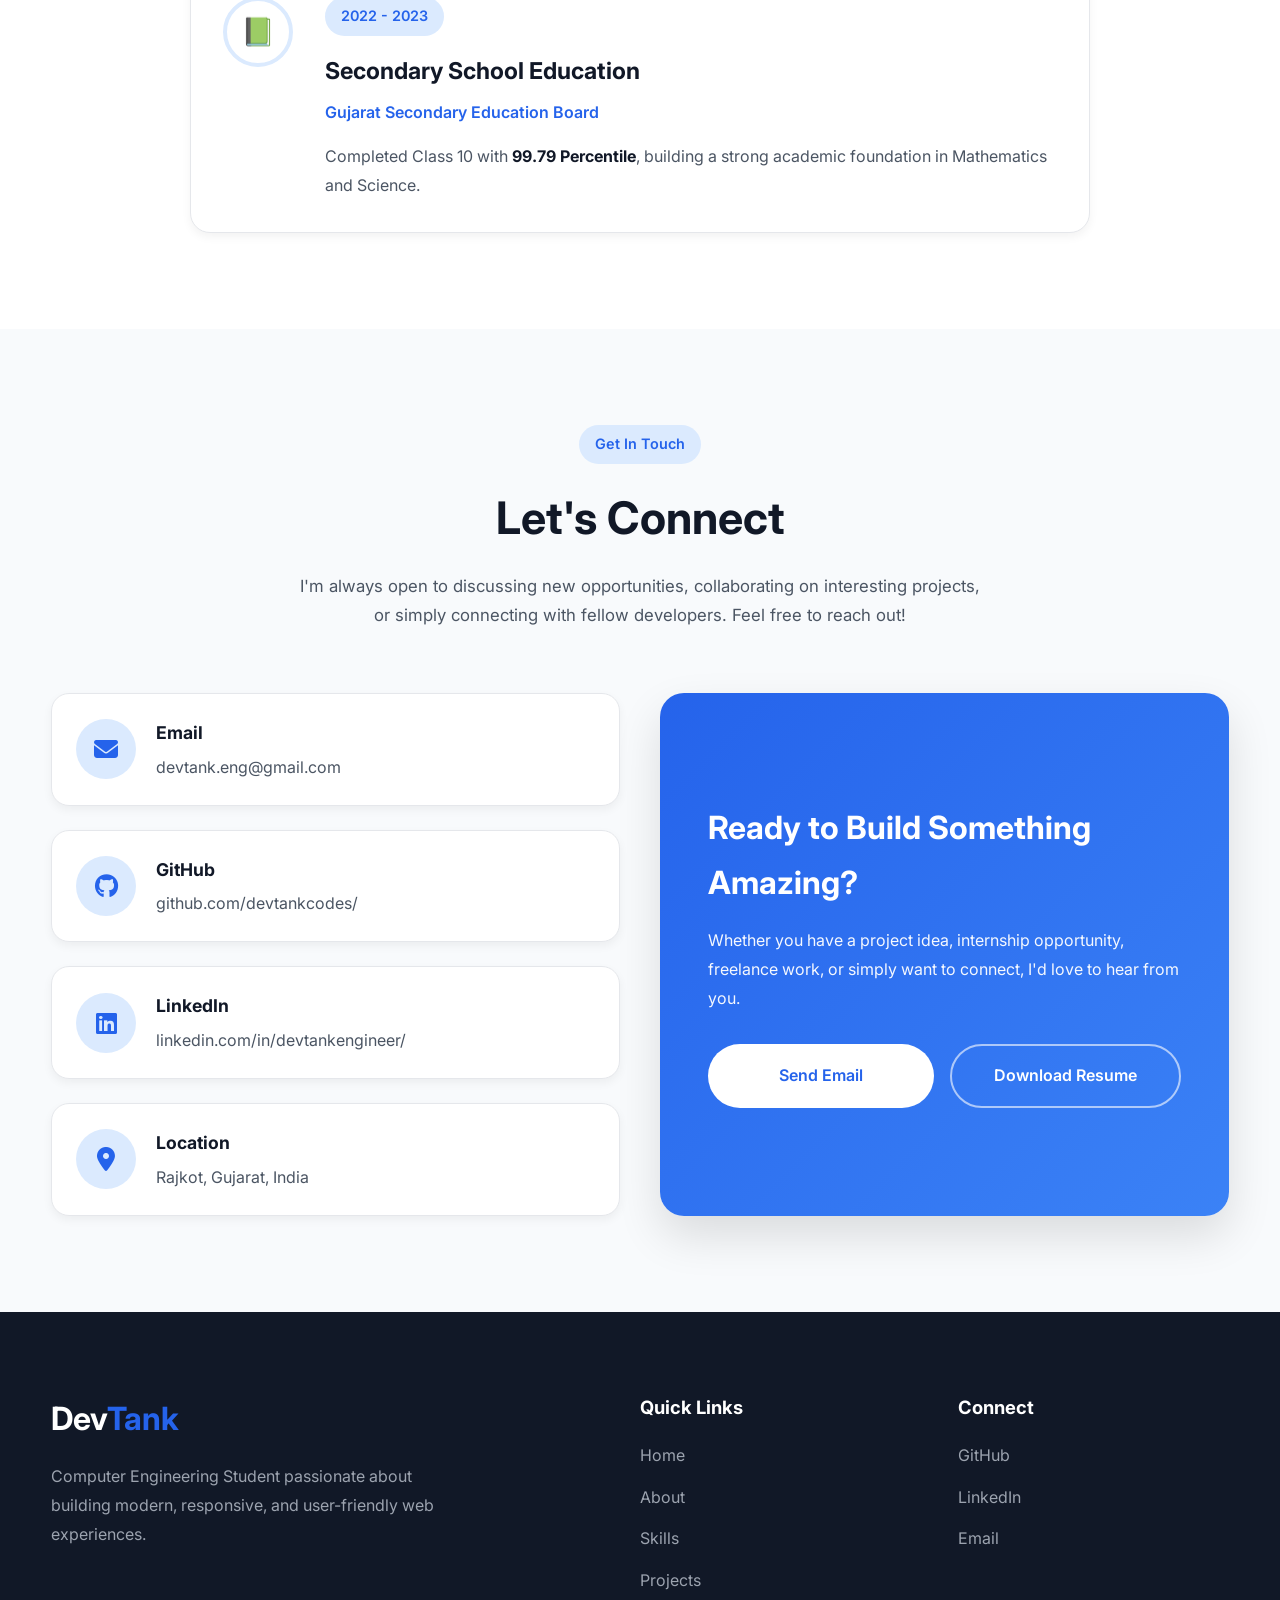
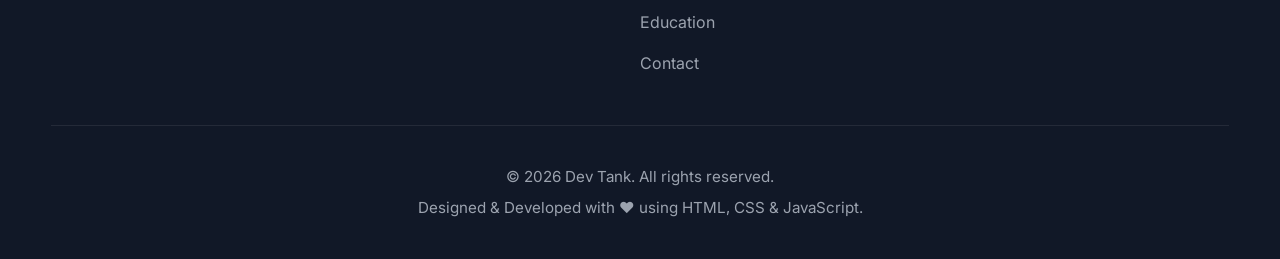
==== commit 8b7cc2f7: "Fixed Profile Image" ====
--- a/index.html
+++ b/index.html
@@ -56,7 +56,7 @@
     <link href="https://fonts.googleapis.com/css2?family=Inter:wght@400;500;600;700&display=swap" rel="stylesheet">
 
     <!-- CSS: bundle these into one minified file for production -->
-    <link rel="stylesheet" href="src/assets/css/style.min.css">
+    <link rel="stylesheet" href="assets/css/style.css">
 
     <!-- Structured data -->
     <script type="application/ld+json">
@@ -212,7 +212,7 @@
                 <!-- Hero Image -->
                 <div class="hero__image">
                     <div class="hero__image-wrapper">
-                        <img src="src/assets/images/Dev_Passport_Size_Photo_Webp.webp" alt="Portrait of Dev Tank" class="hero__profile-image" fetchpriority="high" width="500" height="500">
+                        <img src="assets/images/Dev_Passport_Size_Photo_Webp.webp" alt="Portrait of Dev Tank" class="hero__profile-image" fetchpriority="high" width="500" height="500">
                     </div>
                 </div>
 
@@ -880,7 +880,7 @@
     </footer>
 
     <!-- JavaScript -->
-    <script src="src/assets/js/main.min.js"></script>
+    <script src="assets/js/main.js" defer></script>
 
 </body>
 
--- a/assets/css/style.css
+++ b/assets/css/style.css
@@ -0,0 +1,2806 @@
+/* ==========================================================
+   Dev Tank Portfolio
+   Global Styles
+   Version: 1.0
+========================================================== */
+
+/*==============================
+  CSS VARIABLES
+==============================*/
+
+:root {
+
+    /* Colors */
+    --color-primary: #2563eb;
+    --color-primary-dark: #1d4ed8;
+    --color-primary-light: #dbeafe;
+
+    --color-white: #ffffff;
+    --color-black: #111827;
+
+    --color-heading: #111827;
+    --color-text: #4b5563;
+
+    --color-bg: #ffffff;
+    --color-bg-light: #f8fafc;
+    --color-border: #e5e7eb;
+
+    --color-success: #16a34a;
+    --color-warning: #f59e0b;
+    --color-danger: #dc2626;
+
+    /* Typography */
+    --font-family: "Inter", sans-serif;
+
+    --fs-xs: .875rem;
+    --fs-sm: 1rem;
+    --fs-md: 1.125rem;
+    --fs-lg: 1.5rem;
+    --fs-xl: 2rem;
+    --fs-2xl: 2.75rem;
+    --fs-3xl: 3.5rem;
+
+    --fw-regular: 400;
+    --fw-medium: 500;
+    --fw-semibold: 600;
+    --fw-bold: 700;
+
+    --line-height: 1.7;
+
+    /* Width */
+    --container-width: 1200px;
+
+    /* Radius */
+    --radius-sm: 8px;
+    --radius-md: 14px;
+    --radius-lg: 20px;
+    --radius-full: 999px;
+
+    /* Shadows */
+    --shadow-sm:
+        0 4px 10px rgba(0,0,0,.05);
+
+    --shadow-md:
+        0 10px 30px rgba(0,0,0,.08);
+
+    --shadow-lg:
+        0 20px 45px rgba(0,0,0,.12);
+
+    /* Transition */
+
+    --transition:
+        all .3s ease;
+
+}
+
+
+/*==============================
+  RESET
+==============================*/
+
+*,
+*::before,
+*::after{
+    margin:0;
+    padding:0;
+    box-sizing:border-box;
+}
+
+html{
+
+    scroll-behavior:smooth;
+    scroll-padding-top:90px;
+
+}
+
+body{
+
+    font-family:var(--font-family);
+
+    font-size:var(--fs-sm);
+
+    color:var(--color-text);
+
+    background:var(--color-bg);
+
+    line-height:var(--line-height);
+
+    -webkit-font-smoothing:antialiased;
+
+}
+
+img{
+
+    display:block;
+    max-width:100%;
+    height:auto;
+
+}
+
+picture{
+    display:block;
+}
+
+a{
+
+    text-decoration:none;
+    color:inherit;
+
+}
+
+ul{
+
+    list-style:none;
+
+}
+
+button,
+input,
+textarea{
+
+    font:inherit;
+    border:none;
+    outline:none;
+
+}
+
+button{
+
+    background:none;
+    cursor:pointer;
+
+}
+
+section{
+
+    padding:6rem 0;
+
+}
+
+::selection{
+
+    background:var(--color-primary);
+    color:#fff;
+
+}
+
+
+/*==============================
+  REUSABLE CONTAINER
+==============================*/
+
+.container{
+
+    width:min(92%, var(--container-width));
+
+    margin-inline:auto;
+
+}
+
+
+/*==============================
+  SECTION HEADING
+==============================*/
+
+.section-heading{
+
+    max-width:700px;
+
+    margin:0 auto 4rem;
+
+    text-align:center;
+
+}
+
+.section-heading__subtitle{
+
+    display:inline-block;
+
+    color:var(--color-primary);
+
+    background:var(--color-primary-light);
+
+    padding:.45rem 1rem;
+
+    border-radius:999px;
+
+    font-size:.9rem;
+
+    font-weight:600;
+
+    margin-bottom:1rem;
+
+}
+
+.section-heading__title{
+
+    color:var(--color-heading);
+
+    font-size:clamp(2rem,4vw,2.8rem);
+
+    font-weight:700;
+
+    margin-bottom:1rem;
+
+}
+
+.section-heading__description{
+
+    font-size:1.05rem;
+
+    color:var(--color-text);
+
+}
+
+
+/*==============================
+  BUTTONS
+==============================*/
+
+.btn{
+
+    display:inline-flex;
+
+    align-items:center;
+
+    justify-content:center;
+
+    gap:.6rem;
+
+    padding:1rem 1.8rem;
+
+    border-radius:var(--radius-full);
+
+    font-weight:600;
+
+    transition:var(--transition);
+
+    cursor:pointer;
+
+    white-space:nowrap;
+
+}
+
+.btn i{
+
+    font-size:1rem;
+
+}
+
+.btn--primary{
+
+    background:var(--color-primary);
+
+    color:#fff;
+
+}
+
+.btn--primary:hover{
+
+    background:var(--color-primary-dark);
+
+    transform:translateY(-3px);
+
+    box-shadow:var(--shadow-md);
+
+}
+
+.btn--secondary{
+
+    background:#fff;
+
+    color:var(--color-primary);
+
+    border:2px solid var(--color-primary);
+
+}
+
+.btn--secondary:hover{
+
+    background:var(--color-primary);
+
+    color:#fff;
+
+}
+
+.btn--outline{
+
+    border:2px solid var(--color-border);
+
+    color:var(--color-heading);
+
+    background:#fff;
+
+}
+
+.btn--outline:hover{
+
+    border-color:var(--color-primary);
+
+    color:var(--color-primary);
+
+}
+
+
+/*==============================
+  COMMON CARD
+==============================*/
+
+.card{
+
+    background:#fff;
+
+    border:1px solid var(--color-border);
+
+    border-radius:20px;
+
+    box-shadow:var(--shadow-sm);
+
+}
+
+
+/*==============================
+  UTILITIES
+==============================*/
+
+.text-center{
+
+    text-align:center;
+
+}
+
+.hidden{
+
+    display:none;
+
+}
+
+/*==========================================================
+    HEADER
+==========================================================*/
+
+.header{
+
+    position:fixed;
+
+    top:0;
+    left:0;
+
+    width:100%;
+
+    z-index:1000;
+
+    background:rgba(255,255,255,.82);
+
+    backdrop-filter:blur(16px);
+
+    -webkit-backdrop-filter:blur(16px);
+
+    border-bottom:1px solid rgba(229,231,235,.8);
+
+    transition:var(--transition);
+
+}
+
+.header.scrolled{
+
+    box-shadow:0 8px 30px rgba(0,0,0,.06);
+
+}
+
+/*==========================================================
+    HEADER CONTAINER
+==========================================================*/
+
+.header .container{
+
+    display:flex;
+
+    align-items:center;
+
+    justify-content:space-between;
+
+    height:80px;
+
+}
+
+/*==========================================================
+    LOGO
+==========================================================*/
+
+.logo{
+
+    display:flex;
+
+    align-items:center;
+
+    font-size:1.6rem;
+
+    font-weight:700;
+
+    color:var(--color-heading);
+
+    transition:var(--transition);
+
+}
+
+.logo:hover{
+
+    color:var(--color-primary);
+
+}
+
+.logo__text{
+
+    letter-spacing:-0.5px;
+
+}
+
+/*==========================================================
+    NAVIGATION
+==========================================================*/
+
+.nav{
+
+    display:flex;
+
+    align-items:center;
+
+}
+
+.nav__list{
+
+    display:flex;
+
+    align-items:center;
+
+    gap:2.25rem;
+
+}
+
+.nav__item{
+
+    position:relative;
+
+}
+
+.nav__link{
+
+    position:relative;
+
+    color:var(--color-text);
+
+    font-weight:500;
+
+    transition:var(--transition);
+
+    padding:.35rem 0;
+
+}
+
+/* Hover */
+
+.nav__link:hover{
+
+    color:var(--color-primary);
+
+}
+
+/* Underline Animation */
+
+.nav__link::after{
+
+    content:"";
+
+    position:absolute;
+
+    left:0;
+
+    bottom:-6px;
+
+    width:0;
+
+    height:2px;
+
+    background:var(--color-primary);
+
+    transition:var(--transition);
+
+}
+
+.nav__link:hover::after,
+.nav__link.active::after{
+
+    width:100%;
+
+}
+
+/* Active */
+
+.nav__link.active{
+
+    color:var(--color-primary);
+
+    font-weight:600;
+
+}
+
+/*==========================================================
+    HEADER ACTIONS
+==========================================================*/
+
+.header__actions{
+
+    display:flex;
+
+    align-items:center;
+
+    gap:1rem;
+
+}
+
+/*==========================================================
+    MOBILE TOGGLE
+==========================================================*/
+
+.nav__toggle{
+
+    display:none;
+
+    width:48px;
+
+    height:48px;
+
+    border-radius:12px;
+
+    align-items:center;
+
+    justify-content:center;
+
+    flex-direction:column;
+
+    gap:6px;
+
+    transition:var(--transition);
+
+}
+
+.nav__toggle:hover{
+
+    background:var(--color-bg-light);
+
+}
+
+.nav__toggle-bar{
+
+    width:24px;
+
+    height:2px;
+
+    border-radius:999px;
+
+    background:var(--color-heading);
+
+    transition:var(--transition);
+
+}
+
+/*==========================================================
+    TOGGLE ANIMATION
+==========================================================*/
+
+.nav.active + .header__actions .nav__toggle .nav__toggle-bar:nth-child(1){
+
+    transform:translateY(8px) rotate(45deg);
+
+}
+
+.nav.active + .header__actions .nav__toggle .nav__toggle-bar:nth-child(2){
+
+    opacity:0;
+
+}
+
+.nav.active + .header__actions .nav__toggle .nav__toggle-bar:nth-child(3){
+
+    transform:translateY(-8px) rotate(-45deg);
+
+}
+
+/*==========================================================
+    TABLET
+==========================================================*/
+
+@media (max-width:991px){
+
+    .header .container{
+
+        height:74px;
+
+    }
+
+    .nav{
+
+        position:fixed;
+
+        top:74px;
+
+        right:-100%;
+
+        width:320px;
+
+        max-width:100%;
+
+        height:calc(100vh - 74px);
+
+        background:#fff;
+
+        display:flex;
+
+        justify-content:flex-start;
+
+        align-items:flex-start;
+
+        padding:2rem;
+
+        transition:.35s ease;
+
+        border-left:1px solid var(--color-border);
+
+        box-shadow:-10px 0 30px rgba(0,0,0,.08);
+
+    }
+
+    .nav.active{
+
+        right:0;
+
+    }
+
+    .nav__list{
+
+        flex-direction:column;
+
+        align-items:flex-start;
+
+        width:100%;
+
+        gap:1.75rem;
+
+    }
+
+    .nav__item{
+
+        width:100%;
+
+    }
+
+    .nav__link{
+
+        display:block;
+
+        width:100%;
+
+        font-size:1.05rem;
+
+    }
+
+    .nav__toggle{
+
+        display:flex;
+
+    }
+
+}
+
+/*==========================================================
+    MOBILE
+==========================================================*/
+
+@media (max-width:576px){
+
+    .header .container{
+
+        height:70px;
+
+    }
+
+    .logo{
+
+        font-size:1.35rem;
+
+    }
+
+    .header__actions .btn{
+
+        display:none;
+
+    }
+
+    .nav{
+
+        top:70px;
+
+        width:100%;
+
+        height:calc(100vh - 70px);
+
+        border-left:none;
+
+    }
+
+}
+
+/*==========================================================
+    HERO SECTION
+==========================================================*/
+
+.hero{
+
+    position:relative;
+
+    display:flex;
+
+    align-items:center;
+
+    min-height:100vh;
+
+    padding-top:120px;
+
+    overflow:hidden;
+
+    background:
+        radial-gradient(circle at top right,
+        rgba(37,99,235,.08),
+        transparent 35%),
+        #ffffff;
+
+}
+
+/* Background Decoration */
+
+.hero::before{
+
+    content:"";
+
+    position:absolute;
+
+    width:500px;
+    height:500px;
+
+    right:-180px;
+    top:-180px;
+
+    background:var(--color-primary-light);
+
+    border-radius:50%;
+
+    opacity:.4;
+
+    filter:blur(60px);
+
+    z-index:0;
+
+}
+
+.hero::after{
+
+    content:"";
+
+    position:absolute;
+
+    width:320px;
+    height:320px;
+
+    left:-120px;
+    bottom:-120px;
+
+    background:#eff6ff;
+
+    border-radius:50%;
+
+    filter:blur(50px);
+
+    z-index:0;
+
+}
+
+/*==========================================================
+    HERO CONTAINER
+==========================================================*/
+
+.hero__container{
+
+    position:relative;
+
+    z-index:2;
+
+    display:grid;
+
+    grid-template-columns:1.1fr .9fr;
+
+    align-items:center;
+
+    gap:5rem;
+
+}
+
+/*==========================================================
+    HERO CONTENT
+==========================================================*/
+
+.hero__content{
+
+    max-width:640px;
+
+}
+
+.hero__subtitle{
+
+    display:inline-flex;
+
+    align-items:center;
+
+    gap:.5rem;
+
+    background:var(--color-primary-light);
+
+    color:var(--color-primary);
+
+    padding:.55rem 1rem;
+
+    border-radius:999px;
+
+    font-size:.95rem;
+
+    font-weight:600;
+
+    margin-bottom:1.5rem;
+
+}
+
+.hero__title{
+
+    font-size:clamp(3rem,6vw,5rem);
+
+    font-weight:700;
+
+    color:var(--color-heading);
+
+    line-height:1.1;
+
+    margin-bottom:1rem;
+
+}
+
+.hero__title span{
+
+    color:var(--color-primary);
+
+}
+
+.hero__designation{
+
+    font-size:1.5rem;
+
+    color:#374151;
+
+    font-weight:600;
+
+    margin-bottom:1.5rem;
+
+}
+
+.hero__description{
+
+    max-width:600px;
+
+    font-size:1.1rem;
+
+    color:var(--color-text);
+
+    margin-bottom:2.5rem;
+
+}
+
+/*==========================================================
+    HERO BUTTONS
+==========================================================*/
+
+.hero__buttons{
+
+    display:flex;
+
+    flex-wrap:wrap;
+
+    gap:1rem;
+
+    margin-bottom:2.5rem;
+
+}
+
+.hero__buttons .btn{
+
+    min-width:180px;
+
+}
+
+/*==========================================================
+    SOCIAL LINKS
+==========================================================*/
+
+.hero__social{
+
+    display:flex;
+
+    flex-wrap:wrap;
+
+    gap:1rem;
+
+}
+
+.hero__social a{
+
+    display:inline-flex;
+
+    align-items:center;
+
+    justify-content:center;
+
+    gap:.75rem;
+
+    min-width:180px;
+
+    height:60px;
+
+    padding:0 2rem;
+
+    background:#ffffff;
+
+    color:var(--color-heading);
+
+    border:2px solid var(--color-border);
+
+    border-radius:999px;
+
+    font-size:1rem;
+
+    font-weight:600;
+
+    transition:var(--transition);
+
+}
+
+.hero__social a i{
+
+    font-size:1.3rem;
+
+    color:var(--color-primary);
+
+}
+
+.hero__social a:hover{
+
+    background:var(--color-primary);
+
+    color:#ffffff;
+
+    border-color:var(--color-primary);
+
+    transform:translateY(-4px);
+
+    box-shadow:var(--shadow-md);
+
+}
+
+.hero__social a:hover i{
+
+    color:#ffffff;
+
+}
+
+/*==========================================================
+    HERO IMAGE
+==========================================================*/
+
+.hero__image{
+    display:flex;
+    justify-content:center;
+    align-items:center;
+}
+
+.hero__image-wrapper{
+
+    width:340px;
+    height:340px;
+
+    border-radius:50%;
+    overflow:hidden;
+
+    display:flex;
+    justify-content:center;
+    align-items:center;
+}
+
+/* Hero Image Wrapper */
+.hero__image-wrapper{
+    width:380px;
+    height:380px;
+
+    border-radius:50%;
+    overflow:hidden;
+
+    display:flex;
+    justify-content:center;
+    align-items:center;
+}
+
+/* Profile Image */
+.hero__profile-image{
+    width:100%;
+    height:100%;
+
+    border-radius:50%;
+
+    /* Show more of the face */
+    object-fit:contain;
+
+    /* Keep image centered */
+    object-position:center 10%;
+
+    animation:none;
+    transform:none;
+    border:none;
+    box-shadow:none;
+}
+
+.hero__profile-image:hover{
+    transform:none;
+}
+
+/*==========================================================
+    RESPONSIVE
+==========================================================*/
+
+@media (max-width:991px){
+
+    .hero{
+
+        text-align:center;
+
+        padding-top:110px;
+
+    }
+
+    .hero__container{
+
+        grid-template-columns:1fr;
+
+        gap:4rem;
+
+    }
+
+    .hero__content{
+
+        margin:0 auto;
+
+    }
+
+    .hero__buttons{
+
+        justify-content:center;
+
+    }
+
+    .hero__social{
+
+        justify-content:center;
+
+    }
+
+    .hero__image{
+
+        order:-1;
+
+    }
+
+}
+
+@media (max-width:768px){
+    .hero__image-wrapper{
+        width:320px;
+        height:320px;
+    }
+}
+
+@media (max-width:480px){
+    .hero__image-wrapper{
+        width:260px;
+        height:260px;
+    }
+}
+
+/*==========================================================
+    ABOUT SECTION
+==========================================================*/
+
+.about{
+
+    background:var(--color-bg-light);
+
+}
+
+.about__content{
+
+    display:grid;
+
+    grid-template-columns:1.2fr .8fr;
+
+    gap:4rem;
+
+    align-items:center;
+
+}
+
+/*==========================================================
+    ABOUT TEXT
+==========================================================*/
+
+.about__text{
+
+    display:flex;
+
+    flex-direction:column;
+
+    gap:1.5rem;
+
+}
+
+.about__text p{
+
+    font-size:1.05rem;
+
+    color:var(--color-text);
+
+    line-height:1.9;
+
+}
+
+.about__text strong{
+
+    color:var(--color-heading);
+
+    font-weight:700;
+
+}
+
+/*==========================================================
+    ABOUT CARDS
+==========================================================*/
+
+.about__cards{
+
+    display:grid;
+
+    grid-template-columns:repeat(2,1fr);
+
+    gap:1.5rem;
+
+}
+
+.about-card{
+
+    background:#ffffff;
+
+    padding:2rem;
+
+    border-radius:20px;
+
+    border:1px solid var(--color-border);
+
+    box-shadow:var(--shadow-sm);
+
+    transition:var(--transition);
+
+    cursor:default;
+
+}
+
+.about-card:hover{
+
+    transform:translateY(-8px);
+
+    box-shadow:var(--shadow-lg);
+
+    border-color:rgba(37,99,235,.25);
+
+}
+
+.about-card h3{
+
+    font-size:1.15rem;
+
+    color:var(--color-heading);
+
+    margin-bottom:.8rem;
+
+}
+
+.about-card p{
+
+    color:var(--color-text);
+
+    font-size:.97rem;
+
+    line-height:1.7;
+
+}
+
+/*==========================================================
+    RESPONSIVE
+==========================================================*/
+
+@media (max-width:991px){
+
+    .about__content{
+
+        grid-template-columns:1fr;
+
+        gap:3rem;
+
+    }
+
+}
+
+@media (max-width:768px){
+
+    .about__cards{
+
+        grid-template-columns:repeat(2,1fr);
+
+    }
+
+}
+
+@media (max-width:576px){
+
+    .about__cards{
+
+        grid-template-columns:1fr;
+
+    }
+
+    .about-card{
+
+        padding:1.6rem;
+
+    }
+
+    .about__text p{
+
+        font-size:1rem;
+
+    }
+
+}
+
+/*==========================================================
+    SKILLS SECTION
+==========================================================*/
+
+.skills{
+
+    background:var(--color-white);
+
+}
+
+.skills__grid{
+
+    display:grid;
+
+    grid-template-columns:repeat(2,1fr);
+
+    gap:2rem;
+
+}
+
+/*==========================================================
+    SKILL CARD
+==========================================================*/
+
+.skill-card{
+
+    background:#ffffff;
+
+    border:1px solid var(--color-border);
+
+    border-radius:20px;
+
+    padding:2rem;
+
+    box-shadow:var(--shadow-sm);
+
+    transition:var(--transition);
+
+}
+
+.skill-card:hover{
+
+    transform:translateY(-8px);
+
+    box-shadow:var(--shadow-lg);
+
+    border-color:rgba(37,99,235,.25);
+
+}
+
+/*==========================================================
+    CARD TITLE
+==========================================================*/
+
+.skill-card__title{
+
+    font-size:1.3rem;
+
+    font-weight:700;
+
+    color:var(--color-heading);
+
+    margin-bottom:1.5rem;
+
+}
+
+/*==========================================================
+    SKILL LIST
+==========================================================*/
+
+.skill-card__list{
+
+    display:flex;
+
+    flex-wrap:wrap;
+
+    gap:.8rem;
+
+}
+
+/*==========================================================
+    SKILL ITEM
+==========================================================*/
+
+.skill-card__list li{
+
+    display:inline-flex;
+
+    align-items:center;
+
+    padding:.7rem 1rem;
+
+    border-radius:999px;
+
+    background:var(--color-bg-light);
+
+    color:var(--color-heading);
+
+    font-size:.95rem;
+
+    font-weight:500;
+
+    transition:var(--transition);
+
+    border:1px solid transparent;
+
+}
+
+.skill-card__list li::before{
+
+    content:"✓";
+
+    color:var(--color-primary);
+
+    font-weight:700;
+
+    margin-right:.5rem;
+
+}
+
+.skill-card__list li:hover{
+
+    background:var(--color-primary);
+
+    color:#ffffff;
+
+    border-color:var(--color-primary);
+
+    transform:translateY(-2px);
+
+}
+
+.skill-card__list li:hover::before{
+
+    color:#ffffff;
+
+}
+
+/*==========================================================
+    RESPONSIVE
+==========================================================*/
+
+@media (max-width:991px){
+
+    .skills__grid{
+
+        grid-template-columns:1fr;
+
+    }
+
+}
+
+@media (max-width:576px){
+
+    .skill-card{
+
+        padding:1.5rem;
+
+    }
+
+    .skill-card__title{
+
+        font-size:1.15rem;
+
+    }
+
+    .skill-card__list{
+
+        gap:.7rem;
+
+    }
+
+    .skill-card__list li{
+
+        width:100%;
+
+        justify-content:flex-start;
+
+    }
+
+}
+
+/*==========================================================
+    PROJECTS SECTION
+==========================================================*/
+
+.projects{
+
+    background:var(--color-bg-light);
+
+}
+
+.projects__grid{
+
+    display:grid;
+
+    grid-template-columns:repeat(auto-fit,minmax(340px,1fr));
+
+    gap:2rem;
+
+}
+
+/*==========================================================
+    PROJECT CARD
+==========================================================*/
+
+.project-card{
+
+    background:#ffffff;
+
+    border:1px solid var(--color-border);
+
+    border-radius:20px;
+
+    overflow:hidden;
+
+    box-shadow:var(--shadow-sm);
+
+    transition:var(--transition);
+
+    display:flex;
+
+    flex-direction:column;
+
+}
+
+.project-card:hover{
+
+    transform:translateY(-10px);
+
+    box-shadow:var(--shadow-lg);
+
+}
+
+/* Featured Card */
+
+.project-card.featured{
+
+    border:2px solid var(--color-primary);
+
+}
+
+/*==========================================================
+    PROJECT IMAGE
+==========================================================*/
+
+.project-card__image{
+
+    position:relative;
+
+    overflow:hidden;
+
+    aspect-ratio:16/9;
+
+}
+
+.project-card__image img{
+
+    width:100%;
+
+    height:100%;
+
+    object-fit:cover;
+
+    transition:transform .5s ease;
+
+}
+
+.project-card:hover .project-card__image img{
+
+    transform:scale(1.08);
+
+}
+
+/* Dark Overlay */
+
+.project-card__image::after{
+
+    content:"";
+
+    position:absolute;
+
+    inset:0;
+
+    background:rgba(0,0,0,.08);
+
+    opacity:0;
+
+    transition:.35s;
+
+}
+
+.project-card:hover .project-card__image::after{
+
+    opacity:1;
+
+}
+
+/*==========================================================
+    FEATURED BADGE
+==========================================================*/
+
+.project-card__badge{
+
+    position:absolute;
+
+    top:16px;
+
+    right:16px;
+
+    background:var(--color-primary);
+
+    color:#fff;
+
+    padding:.45rem .9rem;
+
+    border-radius:999px;
+
+    font-size:.75rem;
+
+    font-weight:600;
+
+    z-index:2;
+
+}
+
+/*==========================================================
+    CONTENT
+==========================================================*/
+
+.project-card__content{
+
+    display:flex;
+
+    flex-direction:column;
+
+    flex:1;
+
+    padding:2rem;
+
+}
+
+.project-card__title{
+
+    font-size:1.4rem;
+
+    color:var(--color-heading);
+
+    margin-bottom:1rem;
+
+}
+
+.project-card__description{
+
+    color:var(--color-text);
+
+    line-height:1.8;
+
+    margin-bottom:1.8rem;
+
+    flex:1;
+
+}
+
+/*==========================================================
+    TECHNOLOGY TAGS
+==========================================================*/
+
+.project-card__tech{
+
+    display:flex;
+
+    flex-wrap:wrap;
+
+    gap:.75rem;
+
+    margin-bottom:2rem;
+
+}
+
+.project-card__tech span{
+
+    background:var(--color-primary-light);
+
+    color:var(--color-primary);
+
+    padding:.5rem .9rem;
+
+    border-radius:999px;
+
+    font-size:.85rem;
+
+    font-weight:600;
+
+    transition:var(--transition);
+
+}
+
+.project-card__tech span:hover{
+
+    background:var(--color-primary);
+
+    color:#fff;
+
+}
+
+/*==========================================================
+    BUTTONS
+==========================================================*/
+
+.project-card__buttons{
+
+    display:flex;
+
+    gap:1rem;
+
+    flex-wrap:wrap;
+
+}
+
+.project-card__buttons .btn{
+
+    flex:1;
+
+    justify-content:center;
+
+}
+
+/*==========================================================
+    RESPONSIVE
+==========================================================*/
+
+@media (max-width:768px){
+
+    .projects__grid{
+
+        grid-template-columns:1fr;
+
+    }
+
+    .project-card__content{
+
+        padding:1.5rem;
+
+    }
+
+}
+
+@media (max-width:480px){
+
+    .project-card__buttons{
+
+        flex-direction:column;
+
+    }
+
+    .project-card__buttons .btn{
+
+        width:100%;
+
+    }
+
+}
+
+/*==========================================================
+    EDUCATION SECTION
+==========================================================*/
+
+.education{
+
+    background:var(--color-white);
+
+}
+
+/*==========================================================
+    TIMELINE
+==========================================================*/
+
+.education__timeline{
+
+    position:relative;
+
+    max-width:900px;
+
+    margin:0 auto;
+
+    display:flex;
+
+    flex-direction:column;
+
+    gap:2.5rem;
+
+}
+
+.education__timeline::before{
+
+    content:"";
+
+    position:absolute;
+
+    top:0;
+
+    left:34px;
+
+    width:3px;
+
+    height:100%;
+
+    background:var(--color-primary-light);
+
+}
+
+/*==========================================================
+    CARD
+==========================================================*/
+
+.education-card{
+
+    position:relative;
+
+    display:flex;
+
+    align-items:flex-start;
+
+    gap:2rem;
+
+    background:#ffffff;
+
+    border:1px solid var(--color-border);
+
+    border-radius:20px;
+
+    padding:2rem;
+
+    box-shadow:var(--shadow-sm);
+
+    transition:var(--transition);
+
+}
+
+.education-card:hover{
+
+    transform:translateY(-8px);
+
+    box-shadow:var(--shadow-lg);
+
+    border-color:rgba(37,99,235,.25);
+
+}
+
+.education-card.active{
+
+    border-left:5px solid var(--color-primary);
+
+}
+
+/*==========================================================
+    ICON
+==========================================================*/
+
+.education-card__icon{
+
+    width:70px;
+
+    height:70px;
+
+    min-width:70px;
+
+    display:flex;
+
+    align-items:center;
+
+    justify-content:center;
+
+    font-size:1.7rem;
+
+    background:#ffffff;
+
+    border:4px solid var(--color-primary-light);
+
+    border-radius:50%;
+
+    z-index:2;
+
+    transition:var(--transition);
+
+}
+
+.education-card:hover .education-card__icon{
+
+    background:var(--color-primary);
+
+    border-color:var(--color-primary);
+
+    transform:scale(1.08);
+
+}
+
+/*==========================================================
+    CONTENT
+==========================================================*/
+
+.education-card__content{
+
+    flex:1;
+
+}
+
+.education-card__year{
+
+    display:inline-block;
+
+    background:var(--color-primary-light);
+
+    color:var(--color-primary);
+
+    padding:.45rem 1rem;
+
+    border-radius:999px;
+
+    font-size:.9rem;
+
+    font-weight:600;
+
+    margin-bottom:1rem;
+
+}
+
+.education-card__title{
+
+    font-size:1.45rem;
+
+    color:var(--color-heading);
+
+    margin-bottom:.5rem;
+
+}
+
+.education-card__institution{
+
+    font-size:1rem;
+
+    color:var(--color-primary);
+
+    font-weight:600;
+
+    margin-bottom:1rem;
+
+}
+
+.education-card__description{
+
+    color:var(--color-text);
+
+    line-height:1.8;
+
+}
+
+.education-card__description strong{
+
+    color:var(--color-heading);
+
+}
+
+/*==========================================================
+    RESPONSIVE
+==========================================================*/
+
+@media (max-width:768px){
+
+    .education__timeline::before{
+
+        left:24px;
+
+    }
+
+    .education-card{
+
+        gap:1.25rem;
+
+        padding:1.5rem;
+
+    }
+
+    .education-card__icon{
+
+        width:50px;
+
+        height:50px;
+
+        min-width:50px;
+
+        font-size:1.2rem;
+
+    }
+
+    .education-card__title{
+
+        font-size:1.2rem;
+
+    }
+
+}
+
+@media (max-width:576px){
+
+    .education__timeline::before{
+
+        display:none;
+
+    }
+
+    .education-card{
+
+        flex-direction:column;
+
+        text-align:center;
+
+        align-items:center;
+
+    }
+
+    .education-card__content{
+
+        width:100%;
+
+    }
+
+}
+
+/*==========================================================
+    CONTACT SECTION
+==========================================================*/
+
+.contact{
+
+    background:var(--color-bg-light);
+
+}
+
+.contact__wrapper{
+
+    display:grid;
+
+    grid-template-columns:1fr 1fr;
+
+    gap:2.5rem;
+
+    align-items:stretch;
+
+}
+
+/*==========================================================
+    CONTACT INFO
+==========================================================*/
+
+.contact__info{
+
+    display:flex;
+
+    flex-direction:column;
+
+    gap:1.5rem;
+
+}
+
+/*==========================================================
+    CONTACT CARD
+==========================================================*/
+
+.contact-card{
+
+    display:flex;
+
+    align-items:center;
+
+    gap:1.25rem;
+
+    padding:1.5rem;
+
+    background:#ffffff;
+
+    border:1px solid var(--color-border);
+
+    border-radius:18px;
+
+    box-shadow:var(--shadow-sm);
+
+    transition:var(--transition);
+
+}
+
+.contact-card:hover{
+
+    transform:translateY(-6px);
+
+    box-shadow:var(--shadow-lg);
+
+    border-color:rgba(37,99,235,.25);
+
+}
+
+/*==========================================================
+    ICON
+==========================================================*/
+
+.contact-card__icon{
+
+    width:60px;
+
+    height:60px;
+
+    display:flex;
+
+    align-items:center;
+
+    justify-content:center;
+
+    border-radius:50%;
+
+    background:var(--color-primary-light);
+
+    color:var(--color-primary);
+
+    font-size:1.5rem;
+
+    flex-shrink:0;
+
+}
+
+.contact-card__icon svg{
+
+    width:28px;
+
+    height:28px;
+
+}
+
+/*==========================================================
+    TEXT
+==========================================================*/
+
+.contact-card h3{
+
+    color:var(--color-heading);
+
+    font-size:1.1rem;
+
+    margin-bottom:.35rem;
+
+}
+
+.contact-card p,
+.contact-card a{
+
+    color:var(--color-text);
+
+    transition:var(--transition);
+
+    word-break:break-word;
+
+}
+
+.contact-card a:hover{
+
+    color:var(--color-primary);
+
+}
+
+/*==========================================================
+    CTA BOX
+==========================================================*/
+
+.contact__cta{
+
+    background:linear-gradient(
+        135deg,
+        #2563eb,
+        #3b82f6
+    );
+
+    color:#ffffff;
+
+    padding:3rem;
+
+    border-radius:24px;
+
+    display:flex;
+
+    flex-direction:column;
+
+    justify-content:center;
+
+    box-shadow:var(--shadow-lg);
+
+}
+
+.contact__cta h3{
+
+    font-size:2rem;
+
+    margin-bottom:1rem;
+
+}
+
+.contact__cta p{
+
+    opacity:.95;
+
+    line-height:1.8;
+
+    margin-bottom:2rem;
+
+}
+
+/*==========================================================
+    CTA BUTTONS
+==========================================================*/
+
+.contact__buttons{
+
+    display:flex;
+
+    flex-wrap:wrap;
+
+    gap:1rem;
+
+}
+
+.contact__cta .btn{
+
+    flex:1;
+
+}
+
+.contact__cta .btn--primary{
+
+    background:#ffffff;
+
+    color:var(--color-primary);
+
+}
+
+.contact__cta .btn--primary:hover{
+
+    background:#f8fafc;
+
+}
+
+.contact__cta .btn--secondary{
+
+    background:transparent;
+
+    border:2px solid rgba(255,255,255,.6);
+
+    color:#ffffff;
+
+}
+
+.contact__cta .btn--secondary:hover{
+
+    background:#ffffff;
+
+    color:var(--color-primary);
+
+}
+
+/*==========================================================
+    RESPONSIVE
+==========================================================*/
+
+@media (max-width:991px){
+
+    .contact__wrapper{
+
+        grid-template-columns:1fr;
+
+    }
+
+}
+
+@media (max-width:576px){
+
+    .contact__cta{
+
+        padding:2rem;
+
+    }
+
+    .contact__cta h3{
+
+        font-size:1.6rem;
+
+    }
+
+    .contact__buttons{
+
+        flex-direction:column;
+
+    }
+
+    .contact__cta .btn{
+
+        width:100%;
+
+    }
+
+    .contact-card{
+
+        padding:1.25rem;
+
+    }
+
+    .contact-card__icon{
+
+        width:52px;
+
+        height:52px;
+
+        font-size:1.3rem;
+
+    }
+
+}
+
+/*==========================================================
+    FOOTER
+==========================================================*/
+
+.footer{
+
+    position:relative;
+
+    background:#111827;
+
+    color:#d1d5db;
+
+    padding:5rem 0 2rem;
+
+}
+
+/*==========================================================
+    FOOTER CONTENT
+==========================================================*/
+
+.footer__content{
+
+    display:grid;
+
+    grid-template-columns:2fr 1fr 1fr;
+
+    gap:3rem;
+
+    margin-bottom:3rem;
+
+}
+
+/*==========================================================
+    BRAND
+==========================================================*/
+
+.footer__logo{
+
+    display:inline-block;
+
+    font-size:2rem;
+
+    font-weight:700;
+
+    color:#ffffff;
+
+    margin-bottom:1rem;
+
+}
+
+.footer__logo span{
+
+    color:var(--color-primary);
+
+}
+
+.footer__description{
+
+    max-width:420px;
+
+    line-height:1.8;
+
+    color:#9ca3af;
+
+}
+
+/*==========================================================
+    LINKS
+==========================================================*/
+
+.footer__links h3,
+.footer__social h3{
+
+    color:#ffffff;
+
+    font-size:1.15rem;
+
+    margin-bottom:1.2rem;
+
+}
+
+.footer__links ul,
+.footer__social ul{
+
+    display:flex;
+
+    flex-direction:column;
+
+    gap:.9rem;
+
+}
+
+.footer__links a,
+.footer__social a{
+
+    color:#9ca3af;
+
+    transition:var(--transition);
+
+}
+
+.footer__links a:hover,
+.footer__social a:hover{
+
+    color:#ffffff;
+
+    padding-left:6px;
+
+}
+
+/*==========================================================
+    FOOTER BOTTOM
+==========================================================*/
+
+.footer__bottom{
+
+    border-top:1px solid rgba(255,255,255,.08);
+
+    padding-top:2rem;
+
+    text-align:center;
+
+}
+
+.footer__bottom p{
+
+    color:#9ca3af;
+
+    margin:.35rem 0;
+
+    font-size:.95rem;
+
+}
+
+/*==========================================================
+    BACK TO TOP
+==========================================================*/
+
+.back-to-top{
+
+    position:fixed;
+
+    right:30px;
+
+    bottom:30px;
+
+    width:52px;
+
+    height:52px;
+
+    display:flex;
+
+    align-items:center;
+
+    justify-content:center;
+
+    background:var(--color-primary);
+
+    color:#ffffff;
+
+    border-radius:50%;
+
+    font-size:1.3rem;
+
+    box-shadow:var(--shadow-lg);
+
+    transition:var(--transition);
+
+    z-index:999;
+
+}
+
+.back-to-top:hover{
+
+    background:var(--color-primary-dark);
+
+    transform:translateY(-6px);
+
+}
+
+/*==========================================================
+    RESPONSIVE
+==========================================================*/
+
+@media (max-width:991px){
+
+    .footer__content{
+
+        grid-template-columns:1fr 1fr;
+
+    }
+
+    .footer__brand{
+
+        grid-column:1 / -1;
+
+    }
+
+}
+
+@media (max-width:576px){
+
+    .footer{
+
+        text-align:center;
+
+    }
+
+    .footer__content{
+
+        grid-template-columns:1fr;
+
+        gap:2.5rem;
+
+    }
+
+    .footer__description{
+
+        margin-inline:auto;
+
+    }
+
+    .footer__links ul,
+    .footer__social ul{
+
+        align-items:center;
+
+    }
+
+    .footer__links a:hover,
+    .footer__social a:hover{
+
+        padding-left:0;
+
+    }
+
+    .back-to-top{
+
+        width:46px;
+
+        height:46px;
+
+        right:18px;
+
+        bottom:18px;
+
+    }
+
+}
+
+/*==========================================================
+    FADE ANIMATIONS
+==========================================================*/
+
+@keyframes fadeUp{
+
+    from{
+
+        opacity:0;
+
+        transform:translateY(40px);
+
+    }
+
+    to{
+
+        opacity:1;
+
+        transform:translateY(0);
+
+    }
+
+}
+
+@keyframes fadeLeft{
+
+    from{
+
+        opacity:0;
+
+        transform:translateX(-40px);
+
+    }
+
+    to{
+
+        opacity:1;
+
+        transform:translateX(0);
+
+    }
+
+}
+
+@keyframes fadeRight{
+
+    from{
+
+        opacity:0;
+
+        transform:translateX(40px);
+
+    }
+
+    to{
+
+        opacity:1;
+
+        transform:translateX(0);
+
+    }
+
+}
+
+/*==========================================================
+    APPLY ANIMATIONS
+==========================================================*/
+
+.hero__content{
+
+    animation:fadeLeft .8s ease both;
+
+}
+
+.hero__image{
+
+    animation:fadeRight .8s ease both;
+
+}
+
+.section-heading{
+
+    animation:fadeUp .8s ease both;
+
+}
+
+.about-card,
+.skill-card,
+.project-card,
+.contact-card{
+
+    animation:fadeUp .8s ease both;
+
+}
+
+.hero__profile-image{
+    animation:none;
+}
+
+/*==========================================================
+    SMOOTH HOVER
+==========================================================*/
+
+img{
+
+    transition:transform .4s ease;
+
+}
+
+button,
+a,
+.card,
+.about-card,
+.skill-card,
+.project-card,
+.contact-card{
+
+    transition:var(--transition);
+
+}
+
+/*==========================================================
+    FOCUS ACCESSIBILITY
+==========================================================*/
+
+a:focus-visible,
+button:focus-visible{
+
+    outline:3px solid var(--color-primary);
+
+    outline-offset:4px;
+
+    border-radius:8px;
+
+}
+
+/*==========================================================
+    SCROLLBAR
+==========================================================*/
+
+::-webkit-scrollbar{
+
+    width:10px;
+
+}
+
+::-webkit-scrollbar-track{
+
+    background:#f3f4f6;
+
+}
+
+::-webkit-scrollbar-thumb{
+
+    background:#cbd5e1;
+
+    border-radius:999px;
+
+}
+
+::-webkit-scrollbar-thumb:hover{
+
+    background:var(--color-primary);
+
+}
+
+/* Firefox */
+
+*{
+
+    scrollbar-width:thin;
+
+    scrollbar-color:#cbd5e1 #f3f4f6;
+
+}
+
+/*==========================================================
+    SECTION SPACING
+==========================================================*/
+
+.section{
+
+    position:relative;
+
+    padding:6rem 0;
+
+}
+
+/*==========================================================
+    LARGE DESKTOP
+==========================================================*/
+
+@media (min-width:1400px){
+
+    :root{
+
+        --container-width:1320px;
+
+    }
+
+}
+
+/*==========================================================
+    SMALL DEVICES
+==========================================================*/
+
+@media (max-width:400px){
+
+    html{
+
+        font-size:15px;
+
+    }
+
+    .container{
+
+        width:94%;
+
+    }
+
+    section{
+
+        padding:4rem 0;
+
+    }
+
+}
+
+/*==========================================================
+    REDUCED MOTION
+==========================================================*/
+
+@media (prefers-reduced-motion:reduce){
+
+    *{
+
+        animation:none !important;
+
+        transition:none !important;
+
+        scroll-behavior:auto !important;
+
+    }
+
+}
